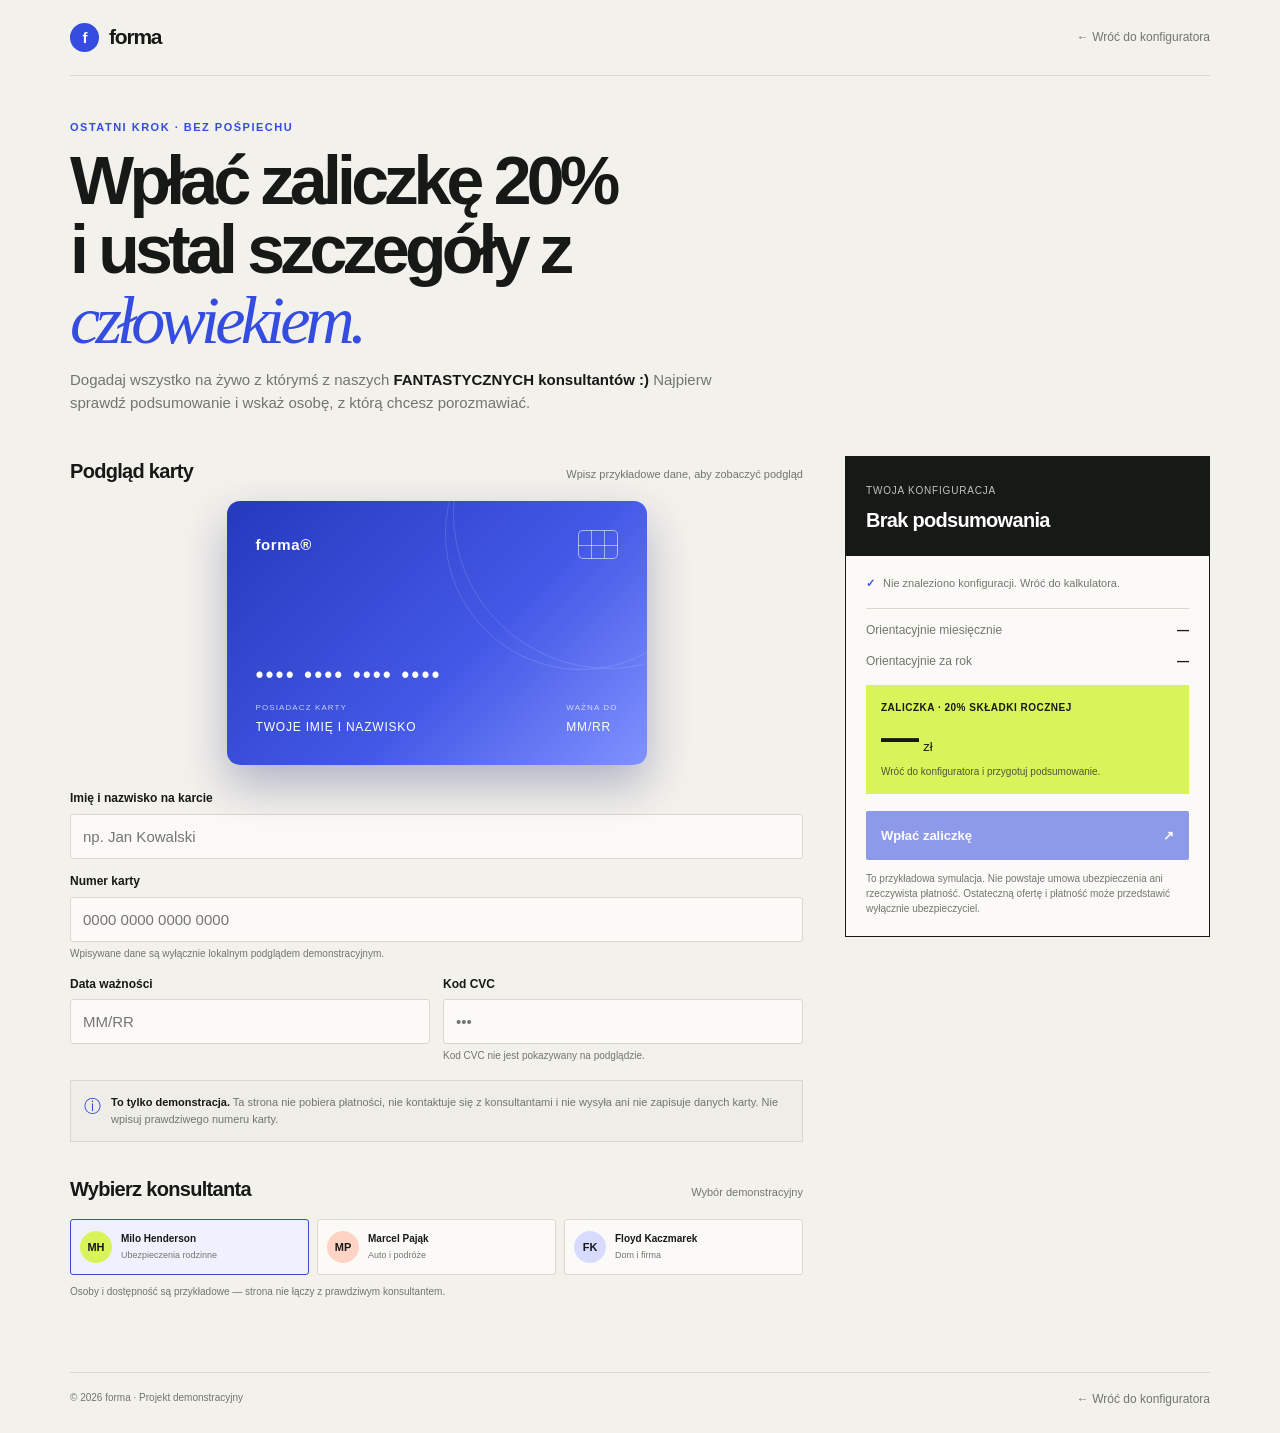
==== platnosc.html @ 22f0bb98 "Add files via upload" ====
<!doctype html>
<html lang="pl">
<head>
  <meta charset="utf-8">
  <meta name="viewport" content="width=device-width, initial-scale=1">
  <meta name="theme-color" content="#f3f1eb">
  <meta name="description" content="Podsumuj ubezpieczenie i zobacz demonstracyjny ekran zaliczki.">
  <title>Podsumowanie i zaliczka — forma</title>
  <style>
    :root {
      color-scheme: light;
      --paper: #f3f1eb;
      --ink: #171916;
      --muted: #72766e;
      --line: #d8d8cf;
      --panel: #fbfaf6;
      --blue: #344ce0;
      --blue-dark: #2638b5;
      --lime: #d8f45a;
      --orange: #f0744c;
    }
    * { box-sizing: border-box; }
    body { margin: 0; background: var(--paper); color: var(--ink); font: 15px/1.55 "Helvetica Neue", Helvetica, Arial, sans-serif; }
    button, input { font: inherit; }
    button { cursor: pointer; }
    .wrap { width: min(1140px, calc(100% - 64px)); margin-inline: auto; }
    .topbar { height: 76px; display: flex; align-items: center; justify-content: space-between; border-bottom: 1px solid var(--line); }
    .brand { display: inline-flex; align-items: center; gap: 10px; color: var(--ink); text-decoration: none; font-size: 21px; font-weight: 850; letter-spacing: -1.2px; }
    .brand-mark { display: grid; width: 29px; height: 29px; place-items: center; border-radius: 50%; background: var(--blue); color: white; font-size: 15px; }
    .back-link { color: var(--muted); text-decoration: none; font-size: 12px; }
    .back-link:hover { color: var(--blue); }
    .intro { padding: 43px 0 27px; }
    .eyebrow { margin: 0 0 10px; color: var(--blue); font-size: 11px; font-weight: 750; letter-spacing: 1.5px; text-transform: uppercase; }
    h1 { max-width: 760px; margin: 0; font-size: clamp(38px, 6vw, 68px); line-height: 1.02; letter-spacing: -.07em; }
    h1 em { color: var(--blue); font-family: Georgia, "Times New Roman", serif; font-weight: 400; }
    .intro-copy { max-width: 670px; margin: 13px 0 0; color: var(--muted); font-size: 15px; }
    .intro-copy strong { color: var(--ink); }
    .layout { display: grid; grid-template-columns: minmax(0, 1fr) 365px; align-items: start; gap: 42px; padding: 14px 0 72px; }
    .form-column { min-width: 0; }
    .section-head { display: flex; align-items: baseline; justify-content: space-between; gap: 12px; margin-bottom: 14px; }
    h2 { margin: 0; font-size: 20px; letter-spacing: -.7px; }
    .section-head small { color: var(--muted); font-size: 11px; }
    .card-preview {
      position: relative;
      width: min(100%, 420px);
      aspect-ratio: 1.586;
      display: flex;
      flex-direction: column;
      justify-content: space-between;
      overflow: hidden;
      margin: 0 auto 24px;
      padding: clamp(19px, 5vw, 29px);
      border-radius: 13px;
      background: linear-gradient(135deg, #2539bd, #4358e6 58%, #8192ff);
      color: white;
      box-shadow: 0 20px 45px #202e7550;
      isolation: isolate;
    }
    .card-preview::before, .card-preview::after { position: absolute; z-index: -1; border: 1px solid #ffffff25; border-radius: 50%; content: ""; }
    .card-preview::before { width: 310px; height: 310px; right: -118px; top: -144px; }
    .card-preview::after { width: 270px; height: 270px; right: -70px; top: -103px; }
    .card-top, .card-bottom { display: flex; align-items: center; justify-content: space-between; gap: 15px; }
    .card-logo { font-size: 15px; font-weight: 850; letter-spacing: .6px; }
    .card-chip { width: 40px; height: 29px; display: block; border: 1px solid #ffffff90; border-radius: 5px; background: linear-gradient(90deg, transparent 31%, #ffffff80 32% 34%, transparent 35% 65%, #ffffff80 66% 68%, transparent 69%), linear-gradient(0deg, transparent 45%, #ffffff80 46% 49%, transparent 50%); }
    .card-number { min-height: 28px; margin: auto 0 9px; font-size: clamp(17px, 4vw, 23px); font-variant-numeric: tabular-nums; letter-spacing: 2px; white-space: nowrap; }
    .card-bottom { align-items: end; }
    .card-data-label { display: block; margin-bottom: 3px; color: #ffffffb8; font-size: 8px; letter-spacing: 1.1px; text-transform: uppercase; }
    .card-holder { max-width: 230px; overflow: hidden; font-size: 12px; letter-spacing: .8px; text-overflow: ellipsis; text-transform: uppercase; white-space: nowrap; }
    .card-expiry { font-size: 12px; font-variant-numeric: tabular-nums; letter-spacing: .8px; white-space: nowrap; }
    .fields { display: grid; grid-template-columns: repeat(2, minmax(0, 1fr)); gap: 13px; }
    .field.full { grid-column: 1 / -1; }
    .field label { display: block; margin-bottom: 6px; font-size: 12px; font-weight: 700; }
    .field input { width: 100%; min-height: 45px; padding: 10px 12px; border: 1px solid var(--line); border-radius: 3px; outline: 0; background: var(--panel); color: var(--ink); font-variant-numeric: tabular-nums; }
    .field input:focus { border-color: var(--blue); box-shadow: 0 0 0 2px #344ce01a; }
    .field-hint { display: block; margin-top: 4px; color: var(--muted); font-size: 10px; }
    .safe-note { display: flex; gap: 10px; margin-top: 16px; padding: 13px; border: 1px solid var(--line); background: #eeede7; color: var(--muted); font-size: 11px; }
    .safe-note strong { color: var(--ink); }
    .safe-icon { flex: 0 0 auto; color: var(--blue); font-size: 17px; }
    .consultants { margin-top: 32px; }
    .consultant-list { display: grid; grid-template-columns: repeat(3, minmax(0, 1fr)); gap: 8px; }
    .consultant {
      display: flex;
      align-items: center;
      gap: 9px;
      min-width: 0;
      padding: 11px 9px;
      border: 1px solid var(--line);
      border-radius: 3px;
      background: var(--panel);
      color: var(--ink);
      text-align: left;
    }
    .consultant:hover { border-color: var(--blue); }
    .consultant[aria-pressed="true"] { border-color: var(--blue); background: #f0f1ff; }
    .consultant-avatar { width: 32px; height: 32px; flex: 0 0 auto; display: grid; place-items: center; border-radius: 50%; background: var(--lime); font-size: 11px; font-weight: 800; }
    .consultant:nth-child(2) .consultant-avatar { background: #ffd4c5; }
    .consultant:nth-child(3) .consultant-avatar { background: #d7dcff; }
    .consultant-copy { min-width: 0; }
    .consultant-copy strong, .consultant-copy small { display: block; overflow: hidden; text-overflow: ellipsis; white-space: nowrap; }
    .consultant-copy strong { font-size: 10px; }
    .consultant-copy small { margin-top: 2px; color: var(--muted); font-size: 9px; }
    .consultant-note { margin: 9px 0 0; color: var(--muted); font-size: 10px; }
    .order-card { position: sticky; top: 22px; border: 1px solid var(--ink); background: var(--panel); }
    .order-top { padding: 20px; background: var(--ink); color: white; }
    .order-top small { color: #c1c3bc; font-size: 10px; letter-spacing: .8px; text-transform: uppercase; }
    .order-top h2 { margin-top: 5px; font-size: 20px; }
    .order-body { padding: 19px 20px 20px; }
    .order-options { display: grid; gap: 8px; max-height: 180px; overflow-y: auto; margin: 0; padding: 0 0 16px; border-bottom: 1px solid var(--line); list-style: none; }
    .order-options li { display: flex; align-items: start; gap: 8px; color: var(--muted); font-size: 11px; }
    .order-options li::before { color: var(--blue); content: "✓"; font-weight: 800; }
    .amount-row { display: flex; justify-content: space-between; gap: 12px; margin-top: 12px; color: var(--muted); font-size: 12px; }
    .amount-row strong { color: var(--ink); }
    .deposit { margin-top: 15px; padding: 15px; background: var(--lime); }
    .deposit-label { font-size: 10px; font-weight: 700; letter-spacing: .5px; text-transform: uppercase; }
    .deposit-amount { display: flex; align-items: baseline; gap: 6px; margin-top: 3px; }
    .deposit-amount strong { font-size: 38px; line-height: 1; letter-spacing: -1.8px; }
    .deposit-amount span { font-size: 13px; }
    .deposit small { display: block; margin-top: 7px; color: #4e5832; font-size: 10px; }
    .pay-button { width: 100%; min-height: 49px; display: flex; align-items: center; justify-content: space-between; gap: 10px; margin-top: 17px; padding: 0 15px; border: 0; border-radius: 2px; background: var(--blue); color: white; font-size: 13px; font-weight: 700; }
    .pay-button:hover { background: var(--blue-dark); }
    .pay-button:focus-visible, .consultant:focus-visible { outline: 3px solid var(--orange); outline-offset: 3px; }
    .disclaimer { margin: 11px 0 0; color: var(--muted); font-size: 10px; line-height: 1.5; }
    .appointment {
      width: min(480px, calc(100% - 32px));
      max-height: min(760px, calc(100% - 32px));
      padding: 0;
      overflow-y: auto;
      border: 1px solid var(--ink);
      border-radius: 3px;
      background: var(--panel);
      color: var(--ink);
      box-shadow: 0 24px 90px #17191655;
    }
    .appointment::backdrop { background: #17191680; backdrop-filter: blur(3px); }
    .appointment-head { display: flex; align-items: flex-start; justify-content: space-between; gap: 18px; padding: 20px 22px 15px; border-bottom: 1px solid var(--line); }
    .appointment-head small { color: var(--blue); font-size: 10px; font-weight: 750; letter-spacing: 1px; text-transform: uppercase; }
    .appointment-head h2 { margin-top: 4px; }
    .dialog-close { width: 34px; height: 34px; flex: 0 0 auto; border: 1px solid var(--line); border-radius: 50%; background: transparent; color: var(--ink); font-size: 19px; line-height: 1; }
    .appointment-body { padding: 18px 22px 22px; }
    .suggested-date { padding: 16px; border: 1px solid var(--line); background: #f0f1ff; }
    .suggested-label { color: var(--muted); font-size: 10px; font-weight: 750; letter-spacing: .8px; text-transform: uppercase; }
    .suggested-date strong { display: block; margin-top: 4px; font-size: 18px; letter-spacing: -.4px; }
    .suggested-date p { margin: 4px 0 0; color: var(--muted); font-size: 12px; }
    .date-actions { display: flex; flex-wrap: wrap; gap: 9px; margin-top: 14px; }
    .date-action { min-height: 42px; padding: 0 14px; border: 1px solid var(--line); border-radius: 2px; background: transparent; color: var(--ink); font-size: 12px; font-weight: 700; }
    .date-action:hover { border-color: var(--blue); }
    .date-action.primary { border-color: var(--blue); background: var(--blue); color: white; }
    .date-action.primary:hover { background: var(--blue-dark); }
    .date-action:focus-visible, .calendar-day:focus-visible, .month-nav:focus-visible, .time-slot:focus-visible { outline: 3px solid var(--orange); outline-offset: 2px; }
    .calendar-panel { margin-top: 18px; }
    .calendar-head { display: flex; align-items: center; justify-content: space-between; gap: 10px; margin-bottom: 12px; }
    .calendar-head h3 { margin: 0; font-size: 15px; }
    .month-nav { width: 32px; height: 32px; border: 1px solid var(--line); border-radius: 50%; background: var(--panel); color: var(--ink); }
    .month-nav:disabled { opacity: .35; cursor: not-allowed; }
    .calendar-grid { display: grid; grid-template-columns: repeat(7, minmax(0, 1fr)); gap: 5px; }
    .weekday { padding: 4px 0; color: var(--muted); font-size: 10px; font-weight: 700; text-align: center; }
    .calendar-day { min-width: 0; aspect-ratio: 1; border: 1px solid transparent; border-radius: 3px; background: transparent; color: #b5b7b0; font-size: 12px; }
    .calendar-day.available { border-color: var(--line); background: white; color: var(--ink); }
    .calendar-day.available:hover { border-color: var(--blue); color: var(--blue); }
    .calendar-day.selected { border-color: var(--blue); background: var(--blue); color: white; }
    .calendar-day.outside { visibility: hidden; }
    .availability-note { margin: 10px 0 0; color: var(--muted); font-size: 10px; }
    .time-slots { display: flex; flex-wrap: wrap; gap: 7px; margin-top: 14px; }
    .time-slot { min-height: 34px; padding: 0 12px; border: 1px solid var(--line); border-radius: 3px; background: white; color: var(--ink); font-size: 11px; }
    .time-slot.selected { border-color: var(--blue); background: #f0f1ff; color: var(--blue); font-weight: 750; }
    .confirm-appointment { width: 100%; margin-top: 16px; }
    .appointment-confirmation { margin: 11px 0 0; padding: 10px 12px; border: 1px solid #bdcf73; background: #f3f8d8; color: #354016; font-size: 11px; }
    .footer { display: flex; justify-content: space-between; gap: 20px; padding: 17px 0 25px; border-top: 1px solid var(--line); color: var(--muted); font-size: 10px; }
    .toast { position: fixed; right: 24px; bottom: 24px; z-index: 3; max-width: min(440px, calc(100vw - 36px)); padding: 15px 18px; border: 1px solid var(--ink); background: var(--lime); color: var(--ink); box-shadow: 4px 4px 0 var(--ink); font-size: 13px; font-weight: 650; }
    .toast[hidden] { display: none; }
    [hidden] { display: none !important; }
    @media (max-width: 820px) {
      .layout { grid-template-columns: minmax(0, 1fr) 310px; gap: 24px; }
      .consultant-list { grid-template-columns: 1fr; }
      .consultant { padding: 9px; }
    }
    @media (max-width: 680px) {
      .wrap { width: min(100% - 36px, 540px); }
      .topbar { height: 64px; }
      .intro { padding-top: 34px; }
      .layout { grid-template-columns: 1fr; gap: 28px; padding-top: 7px; }
      .order-card { position: static; grid-row: 1; }
      .consultant-list { grid-template-columns: repeat(3, minmax(0, 1fr)); }
      .consultant { align-items: flex-start; flex-direction: column; }
      .consultant-copy strong { white-space: normal; }
      .footer { flex-direction: column; gap: 7px; }
    }
    @media (max-width: 400px) {
      .wrap { width: calc(100% - 28px); }
      .fields { grid-template-columns: 1fr; }
      .field.full { grid-column: auto; }
      .consultant-list { grid-template-columns: 1fr; }
      .consultant { align-items: center; flex-direction: row; }
    }
    @media (prefers-reduced-motion: reduce) { *, *::before, *::after { scroll-behavior: auto !important; animation-duration: .01ms !important; transition-duration: .01ms !important; } }
  </style>
</head>
<body>
  <header class="topbar wrap">
    <a class="brand" href="ubezpieczenia.html" aria-label="Wróć do forma"><span class="brand-mark">f</span>forma</a>
    <a class="back-link" href="ubezpieczenia.html">← Wróć do konfiguratora</a>
  </header>

  <main class="wrap">
    <section class="intro">
      <p class="eyebrow">Ostatni krok · bez pośpiechu</p>
      <h1>Wpłać zaliczkę 20%<br>i ustal szczegóły z <em>człowiekiem.</em></h1>
      <p class="intro-copy">Dogadaj wszystko na żywo z którymś z naszych <strong>FANTASTYCZNYCH konsultantów :)</strong> Najpierw sprawdź podsumowanie i wskaż osobę, z którą chcesz porozmawiać.</p>
    </section>

    <div class="layout">
      <section class="form-column" aria-labelledby="payment-heading">
        <div class="section-head">
          <h2 id="payment-heading">Podgląd karty</h2>
          <small>Wpisz przykładowe dane, aby zobaczyć podgląd</small>
        </div>

        <div class="card-preview" aria-label="Podgląd karty płatniczej">
          <div class="card-top"><span class="card-logo">forma<span aria-hidden="true">®</span></span><span class="card-chip" aria-hidden="true"></span></div>
          <div class="card-number" id="cardPreviewNumber">•••• •••• •••• ••••</div>
          <div class="card-bottom">
            <div><span class="card-data-label">Posiadacz karty</span><div class="card-holder" id="cardPreviewName">TWOJE IMIĘ I NAZWISKO</div></div>
            <div><span class="card-data-label">Ważna do</span><div class="card-expiry" id="cardPreviewExpiry">MM/RR</div></div>
          </div>
        </div>

        <div class="fields">
          <div class="field full">
            <label for="cardName">Imię i nazwisko na karcie</label>
            <input id="cardName" type="text" maxlength="32" autocomplete="off" placeholder="np. Jan Kowalski">
          </div>
          <div class="field full">
            <label for="cardNumber">Numer karty</label>
            <input id="cardNumber" type="text" inputmode="numeric" autocomplete="off" maxlength="23" placeholder="0000 0000 0000 0000" aria-describedby="cardNumberHint">
            <span class="field-hint" id="cardNumberHint">Wpisywane dane są wyłącznie lokalnym podglądem demonstracyjnym.</span>
          </div>
          <div class="field">
            <label for="cardExpiry">Data ważności</label>
            <input id="cardExpiry" type="text" inputmode="numeric" autocomplete="off" maxlength="5" placeholder="MM/RR">
          </div>
          <div class="field">
            <label for="cardCvc">Kod CVC</label>
            <input id="cardCvc" type="password" inputmode="numeric" autocomplete="off" maxlength="4" placeholder="•••" aria-describedby="cvcHint">
            <span class="field-hint" id="cvcHint">Kod CVC nie jest pokazywany na podglądzie.</span>
          </div>
        </div>

        <div class="safe-note">
          <span class="safe-icon" aria-hidden="true">ⓘ</span>
          <span><strong>To tylko demonstracja.</strong> Ta strona nie pobiera płatności, nie kontaktuje się z konsultantami i nie wysyła ani nie zapisuje danych karty. Nie wpisuj prawdziwego numeru karty.</span>
        </div>

        <section class="consultants" aria-labelledby="consultants-heading">
          <div class="section-head">
            <h2 id="consultants-heading">Wybierz konsultanta</h2>
            <small>Wybór demonstracyjny</small>
          </div>
          <div class="consultant-list" id="consultantList" role="group" aria-label="Wybierz konsultanta">
            <button class="consultant" type="button" data-consultant="Milo Henderson" aria-pressed="true">
              <span class="consultant-avatar" aria-hidden="true">MH</span>
              <span class="consultant-copy"><strong>Milo Henderson</strong><small>Ubezpieczenia rodzinne</small></span>
            </button>
            <button class="consultant" type="button" data-consultant="Marcel Pająk" aria-pressed="false">
              <span class="consultant-avatar" aria-hidden="true">MP</span>
              <span class="consultant-copy"><strong>Marcel Pająk</strong><small>Auto i podróże</small></span>
            </button>
            <button class="consultant" type="button" data-consultant="Floyd Kaczmarek" aria-pressed="false">
              <span class="consultant-avatar" aria-hidden="true">FK</span>
              <span class="consultant-copy"><strong>Floyd Kaczmarek</strong><small>Dom i firma</small></span>
            </button>
          </div>
          <p class="consultant-note">Osoby i dostępność są przykładowe — strona nie łączy z prawdziwym konsultantem.</p>
        </section>
      </section>

      <aside class="order-card" aria-label="Podsumowanie i zaliczka">
        <div class="order-top">
          <small>Twoja konfiguracja</small>
          <h2 id="orderProduct">Ubezpieczenie</h2>
        </div>
        <div class="order-body">
          <ul class="order-options" id="orderOptions"></ul>
          <div class="amount-row"><span>Orientacyjnie miesięcznie</span><strong id="monthlyAmount">—</strong></div>
          <div class="amount-row"><span>Orientacyjnie za rok</span><strong id="annualAmount">—</strong></div>
          <div class="deposit">
            <div class="deposit-label">Zaliczka · 20% składki rocznej</div>
            <div class="deposit-amount"><strong id="depositAmount">—</strong><span>zł</span></div>
            <small id="remainingAmount">Pozostała część: —</small>
          </div>
          <button class="pay-button" id="payButton" type="button"><span>Wpłać zaliczkę</span><span aria-hidden="true">↗</span></button>
          <p class="appointment-confirmation" id="appointmentConfirmation" aria-live="polite" hidden></p>
          <p class="disclaimer">To przykładowa symulacja. Nie powstaje umowa ubezpieczenia ani rzeczywista płatność. Ostateczną ofertę i płatność może przedstawić wyłącznie ubezpieczyciel.</p>
        </div>
      </aside>
    </div>
  </main>

  <dialog class="appointment" id="appointmentDialog" aria-labelledby="appointmentHeading">
    <div class="appointment-head">
      <div><small>Termin rozmowy</small><h2 id="appointmentHeading">Ustalmy dogodny czas</h2></div>
      <button class="dialog-close" id="closeAppointment" type="button" aria-label="Zamknij">×</button>
    </div>
    <div class="appointment-body">
      <section id="suggestedPanel" aria-label="Proponowany termin">
        <div class="suggested-date">
          <span class="suggested-label">Proponowany termin rozmowy</span>
          <strong id="suggestedDate">—</strong>
          <p id="suggestedTime">—</p>
        </div>
        <div class="date-actions">
          <button class="date-action" id="changeDate" type="button">Zmień datę</button>
          <button class="date-action primary" id="acceptSuggested" type="button">Akceptuj termin</button>
        </div>
      </section>
      <section class="calendar-panel" id="calendarPanel" aria-label="Wybór daty" hidden>
        <div class="calendar-head">
          <button class="month-nav" id="previousMonth" type="button" aria-label="Poprzedni miesiąc">‹</button>
          <h3 id="calendarMonth">—</h3>
          <button class="month-nav" id="nextMonth" type="button" aria-label="Następny miesiąc">›</button>
        </div>
        <div class="calendar-grid" id="calendarGrid" role="group" aria-label="Dostępne terminy"></div>
        <p class="availability-note">Szare dni są niedostępne. Wybierz jeden z dostępnych terminów.</p>
        <div class="time-slots" id="timeSlots" role="group" aria-label="Wybierz godzinę"></div>
        <button class="date-action primary confirm-appointment" id="acceptChosenDate" type="button" disabled>Akceptuj wybrany termin</button>
      </section>
    </div>
  </dialog>

  <footer class="footer wrap">
    <span>© 2026 forma · Projekt demonstracyjny</span>
    <a class="back-link" href="ubezpieczenia.html">← Wróć do konfiguratora</a>
  </footer>
  <div class="toast" id="toast" role="status" aria-live="polite" hidden></div>

  <script>
    (() => {
      const $ = (id) => document.getElementById(id);
      const formatMoney = (amount) => new Intl.NumberFormat("pl-PL", { minimumFractionDigits: 2, maximumFractionDigits: 2 }).format(amount);
      const toast = $("toast");
      let toastTimer;
      let selectedConsultant = "Milo Henderson";
      const appointmentDialog = $("appointmentDialog");
      const now = new Date();
      const today = new Date(now.getFullYear(), now.getMonth(), now.getDate());
      const availableTimes = ["10:00", "13:30", "16:00"];
      let proposedDate;
      let proposedTime;
      let selectedDate;
      let selectedTime;
      let visibleMonth;

      function showToast(message) {
        toast.textContent = message;
        toast.hidden = false;
        clearTimeout(toastTimer);
        toastTimer = setTimeout(() => { toast.hidden = true; }, 5000);
      }

      function showMissingSummary(message) {
        $("orderProduct").textContent = "Brak podsumowania";
        $("orderOptions").innerHTML = `<li>${message}</li>`;
        $("payButton").disabled = true;
        $("payButton").style.opacity = ".55";
        $("payButton").style.cursor = "not-allowed";
        $("monthlyAmount").textContent = "—";
        $("annualAmount").textContent = "—";
        $("depositAmount").textContent = "—";
        $("remainingAmount").textContent = "Wróć do konfiguratora i przygotuj podsumowanie.";
      }

      let summary;
      try {
        const stored = sessionStorage.getItem("forma:checkout");
        if (!stored) {
          showMissingSummary("Nie znaleziono konfiguracji. Wróć do kalkulatora.");
          return;
        }
        summary = JSON.parse(stored);
        if (!summary || typeof summary.product !== "string" || !Number.isFinite(summary.monthly) || summary.monthly <= 0 || !Array.isArray(summary.options) || summary.options.some((option) => typeof option !== "string")) {
          throw new Error("Nieprawidłowy format podsumowania.");
        }
      } catch (error) {
        console.error("Nie udało się odczytać podsumowania ubezpieczenia.", error);
        showMissingSummary("Nie udało się odczytać podsumowania. Wróć do kalkulatora i spróbuj ponownie.");
        return;
      }

      const monthly = Math.round(summary.monthly);
      const annual = monthly * 12;
      const deposit = Math.round(annual * 0.2 * 100) / 100;
      const remaining = Math.round((annual - deposit) * 100) / 100;
      const escapeHtml = (text) => String(text).replace(/[&<>"']/g, (char) => ({ "&": "&amp;", "<": "&lt;", ">": "&gt;", '"': "&quot;", "'": "&#39;" })[char]);

      $("orderProduct").textContent = summary.product;
      $("orderOptions").innerHTML = summary.options.length
        ? summary.options.map((option) => `<li>${escapeHtml(option)}</li>`).join("")
        : "<li>Nie wybrano dodatkowych opcji.</li>";
      $("monthlyAmount").textContent = `${formatMoney(monthly)} zł`;
      $("annualAmount").textContent = `${formatMoney(annual)} zł`;
      $("depositAmount").textContent = formatMoney(deposit);
      $("remainingAmount").textContent = `Pozostała część szacunkowej składki rocznej: ${formatMoney(remaining)} zł`;

      function isAvailableDate(date) {
        const day = date.getDay();
        const daysAhead = Math.round((date - today) / 86400000);
        return daysAhead > 0 && daysAhead <= 60 && (day === 2 || day === 4 || (day === 6 && date.getDate() % 2 === 0));
      }

      function findNextAvailableDate(startDate) {
        const candidate = new Date(startDate.getFullYear(), startDate.getMonth(), startDate.getDate());
        for (let offset = 0; offset <= 60; offset += 1) {
          if (isAvailableDate(candidate)) return new Date(candidate);
          candidate.setDate(candidate.getDate() + 1);
        }
        throw new Error("Nie znaleziono dostępnego terminu w ciągu najbliższych 60 dni.");
      }

      function formatDate(date, options = { weekday: "long", day: "numeric", month: "long", year: "numeric" }) {
        const formatted = new Intl.DateTimeFormat("pl-PL", options).format(date);
        return formatted.charAt(0).toLocaleUpperCase("pl-PL") + formatted.slice(1);
      }

      function updateSuggestedDate() {
        $("suggestedDate").textContent = formatDate(proposedDate);
        $("suggestedTime").textContent = `Godzina ${proposedTime} · rozmowa z ${selectedConsultant}`;
      }

      function renderCalendar() {
        const year = visibleMonth.getFullYear();
        const month = visibleMonth.getMonth();
        $("calendarMonth").textContent = formatDate(new Date(year, month, 1), { month: "long", year: "numeric" });
        $("previousMonth").disabled = year === today.getFullYear() && month === today.getMonth();
        const grid = $("calendarGrid");
        const weekdays = ["Pn", "Wt", "Śr", "Cz", "Pt", "So", "Nd"];
        grid.innerHTML = weekdays.map((day) => `<span class="weekday" aria-hidden="true">${day}</span>`).join("");

        const firstWeekday = (new Date(year, month, 1).getDay() + 6) % 7;
        const daysInMonth = new Date(year, month + 1, 0).getDate();
        for (let index = 0; index < firstWeekday; index += 1) {
          const spacer = document.createElement("span");
          spacer.className = "calendar-day outside";
          spacer.setAttribute("aria-hidden", "true");
          grid.append(spacer);
        }

        for (let day = 1; day <= daysInMonth; day += 1) {
          const date = new Date(year, month, day);
          const button = document.createElement("button");
          const available = isAvailableDate(date);
          button.type = "button";
          button.className = "calendar-day" + (available ? " available" : "") + (selectedDate && date.getTime() === selectedDate.getTime() ? " selected" : "");
          button.textContent = String(day);
          button.disabled = !available;
          button.setAttribute("aria-label", `${formatDate(date)}, ${available ? "dostępny termin" : "termin niedostępny"}`);
          if (available) {
            button.addEventListener("click", () => {
              selectedDate = date;
              selectedTime = availableTimes[0];
              renderCalendar();
              renderTimes();
              $("acceptChosenDate").disabled = false;
            });
          }
          grid.append(button);
        }
        const trailing = (7 - (grid.children.length % 7)) % 7;
        for (let index = 0; index < trailing; index += 1) {
          const spacer = document.createElement("span");
          spacer.className = "calendar-day outside";
          spacer.setAttribute("aria-hidden", "true");
          grid.append(spacer);
        }
      }

      function renderTimes() {
        $("timeSlots").innerHTML = availableTimes.map((time) => `
          <button class="time-slot${time === selectedTime ? " selected" : ""}" type="button" data-time="${time}" aria-pressed="${time === selectedTime}">${time}</button>
        `).join("");
      }

      function showSelectedAppointment(date, time) {
        proposedDate = new Date(date);
        proposedTime = time;
        updateSuggestedDate();
        $("calendarPanel").hidden = true;
        $("suggestedPanel").hidden = false;
      }

      function confirmAppointment(date, time) {
        showSelectedAppointment(date, time);
        $("appointmentConfirmation").textContent = `Wybrany termin rozmowy: ${formatDate(proposedDate)} o ${proposedTime} · ${selectedConsultant}.`;
        $("appointmentConfirmation").hidden = false;
        appointmentDialog.close();
        showToast(`Termin rozmowy wybrany: ${formatDate(proposedDate)} o ${proposedTime}. Konsultant: ${selectedConsultant}.`);
      }

      proposedDate = findNextAvailableDate(new Date(today.getTime() + 86400000));
      proposedTime = availableTimes[1];
      updateSuggestedDate();

      $("cardName").addEventListener("input", (event) => {
        const name = event.target.value.trim();
        $("cardPreviewName").textContent = name ? name.toLocaleUpperCase("pl-PL") : "TWOJE IMIĘ I NAZWISKO";
      });

      $("cardNumber").addEventListener("input", (event) => {
        const digits = event.target.value.replace(/\D/g, "").slice(0, 19);
        event.target.value = digits.replace(/(.{4})/g, "$1 ").trim();
        const groups = digits.match(/.{1,4}/g) || [];
        while (groups.length < 4) groups.push("••••");
        $("cardPreviewNumber").textContent = groups.join(" ");
      });

      $("cardExpiry").addEventListener("input", (event) => {
        const digits = event.target.value.replace(/\D/g, "").slice(0, 4);
        event.target.value = digits.length > 2 ? `${digits.slice(0, 2)}/${digits.slice(2)}` : digits;
        $("cardPreviewExpiry").textContent = event.target.value || "MM/RR";
      });

      $("cardCvc").addEventListener("input", (event) => {
        event.target.value = event.target.value.replace(/\D/g, "").slice(0, 4);
      });

      $("consultantList").addEventListener("click", (event) => {
        const button = event.target.closest("[data-consultant]");
        if (!button) return;
        selectedConsultant = button.dataset.consultant;
        $("consultantList").querySelectorAll("[data-consultant]").forEach((item) => {
          item.setAttribute("aria-pressed", String(item === button));
        });
      });

      $("payButton").addEventListener("click", () => {
        updateSuggestedDate();
        $("suggestedPanel").hidden = false;
        $("calendarPanel").hidden = true;
        appointmentDialog.showModal();
      });

      $("closeAppointment").addEventListener("click", () => appointmentDialog.close());
      appointmentDialog.addEventListener("click", (event) => {
        if (event.target === appointmentDialog) appointmentDialog.close();
      });
      $("changeDate").addEventListener("click", () => {
        selectedDate = null;
        selectedTime = null;
        visibleMonth = new Date(proposedDate.getFullYear(), proposedDate.getMonth(), 1);
        $("suggestedPanel").hidden = true;
        $("calendarPanel").hidden = false;
        $("acceptChosenDate").disabled = true;
        renderCalendar();
        $("timeSlots").replaceChildren();
      });
      $("previousMonth").addEventListener("click", () => {
        visibleMonth = new Date(visibleMonth.getFullYear(), visibleMonth.getMonth() - 1, 1);
        renderCalendar();
      });
      $("nextMonth").addEventListener("click", () => {
        visibleMonth = new Date(visibleMonth.getFullYear(), visibleMonth.getMonth() + 1, 1);
        renderCalendar();
      });
      $("calendarGrid").addEventListener("keydown", (event) => {
        if (event.key === "Enter" || event.key === " ") {
          const button = event.target.closest(".calendar-day.available");
          if (button) button.click();
        }
      });
      $("timeSlots").addEventListener("click", (event) => {
        const button = event.target.closest("[data-time]");
        if (!button) return;
        selectedTime = button.dataset.time;
        renderTimes();
      });
      $("acceptChosenDate").addEventListener("click", () => {
        if (!selectedDate || !selectedTime) return;
        confirmAppointment(selectedDate, selectedTime);
      });
      $("acceptSuggested").addEventListener("click", () => {
        confirmAppointment(proposedDate, proposedTime);
      });
    })();
  </script>
</body>
</html>
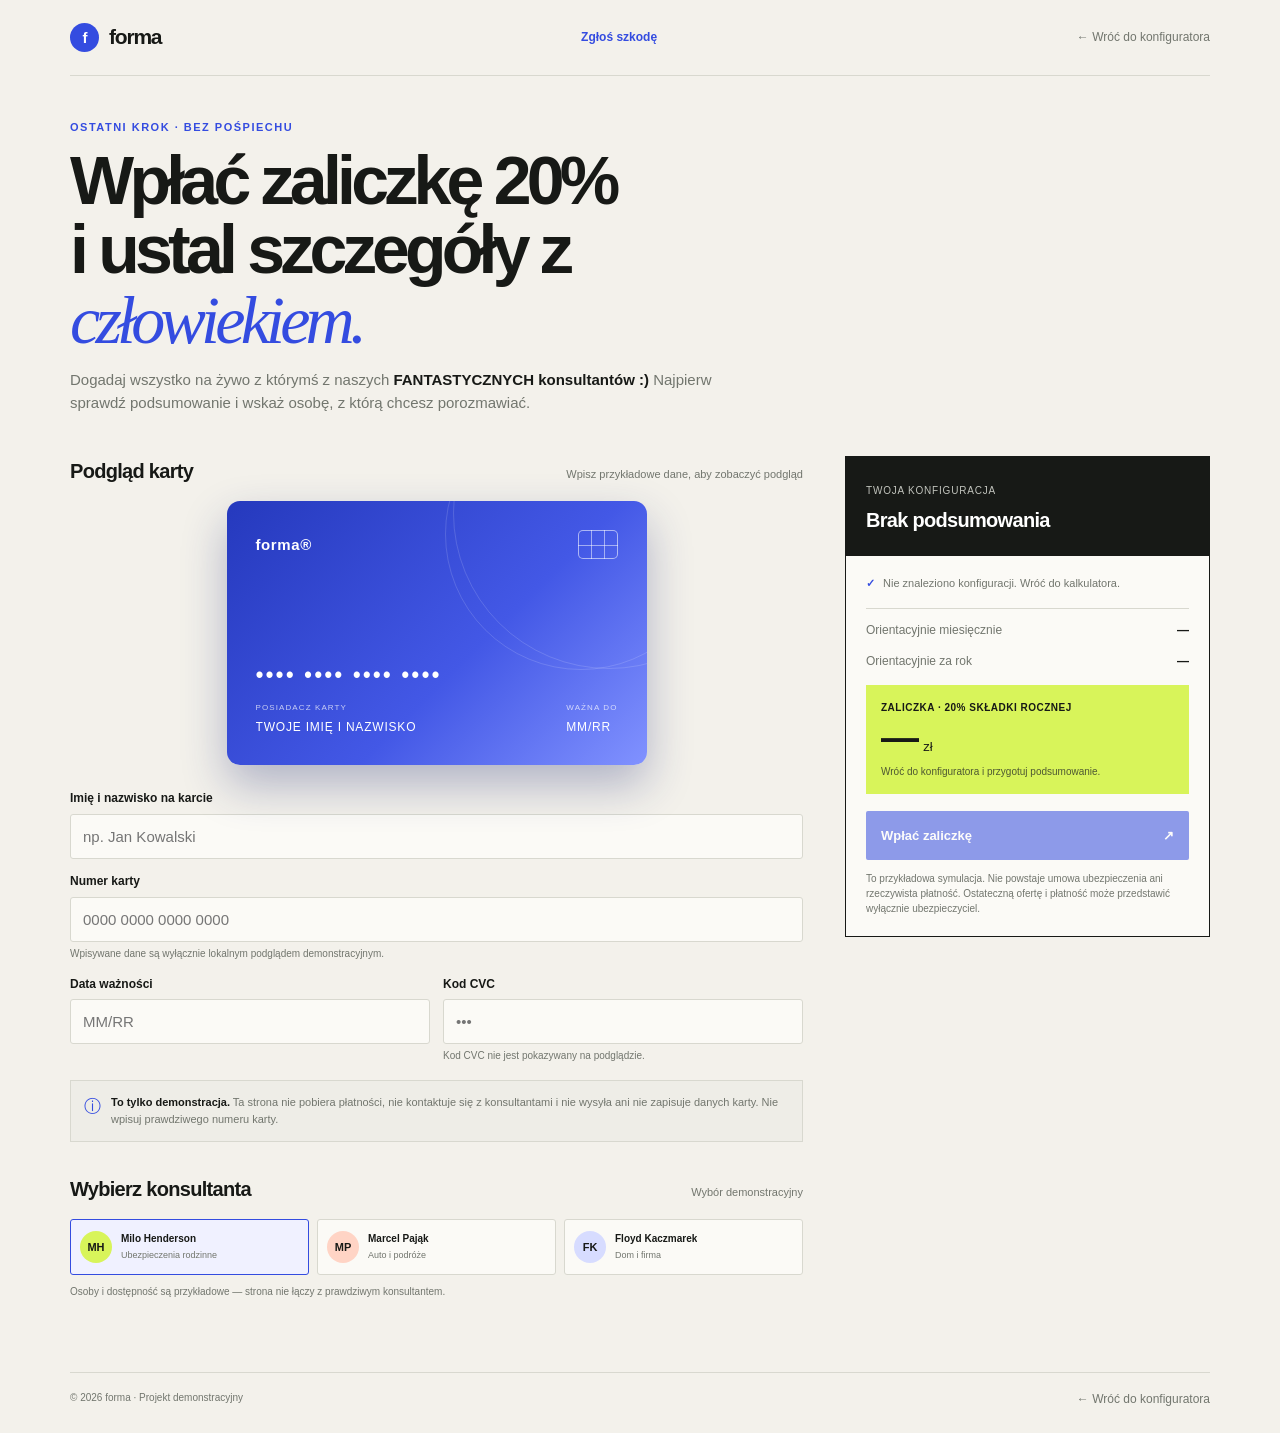
==== commit 5170dbc7: "Add files via upload" ====
--- a/platnosc.html
+++ b/platnosc.html
@@ -29,6 +29,8 @@
     .brand-mark { display: grid; width: 29px; height: 29px; place-items: center; border-radius: 50%; background: var(--blue); color: white; font-size: 15px; }
     .back-link { color: var(--muted); text-decoration: none; font-size: 12px; }
     .back-link:hover { color: var(--blue); }
+    .claim-link { color: var(--blue); text-decoration: none; font-size: 12px; font-weight: 700; }
+    .claim-link:hover { text-decoration: underline; }
     .intro { padding: 43px 0 27px; }
     .eyebrow { margin: 0 0 10px; color: var(--blue); font-size: 11px; font-weight: 750; letter-spacing: 1.5px; text-transform: uppercase; }
     h1 { max-width: 760px; margin: 0; font-size: clamp(38px, 6vw, 68px); line-height: 1.02; letter-spacing: -.07em; }
@@ -197,8 +199,9 @@
 </head>
 <body>
   <header class="topbar wrap">
-    <a class="brand" href="ubezpieczenia.html" aria-label="Wróć do forma"><span class="brand-mark">f</span>forma</a>
-    <a class="back-link" href="ubezpieczenia.html">← Wróć do konfiguratora</a>
+    <a class="brand" href="index.html" aria-label="Wróć do forma"><span class="brand-mark">f</span>forma</a>
+    <a class="claim-link" href="szkoda.html">Zgłoś szkodę</a>
+    <a class="back-link" href="index.html">← Wróć do konfiguratora</a>
   </header>
 
   <main class="wrap">
@@ -271,6 +274,7 @@
           </div>
           <p class="consultant-note">Osoby i dostępność są przykładowe — strona nie łączy z prawdziwym konsultantem.</p>
         </section>
+
       </section>
 
       <aside class="order-card" aria-label="Podsumowanie i zaliczka">
@@ -328,7 +332,7 @@
 
   <footer class="footer wrap">
     <span>© 2026 forma · Projekt demonstracyjny</span>
-    <a class="back-link" href="ubezpieczenia.html">← Wróć do konfiguratora</a>
+    <a class="back-link" href="index.html">← Wróć do konfiguratora</a>
   </footer>
   <div class="toast" id="toast" role="status" aria-live="polite" hidden></div>
 
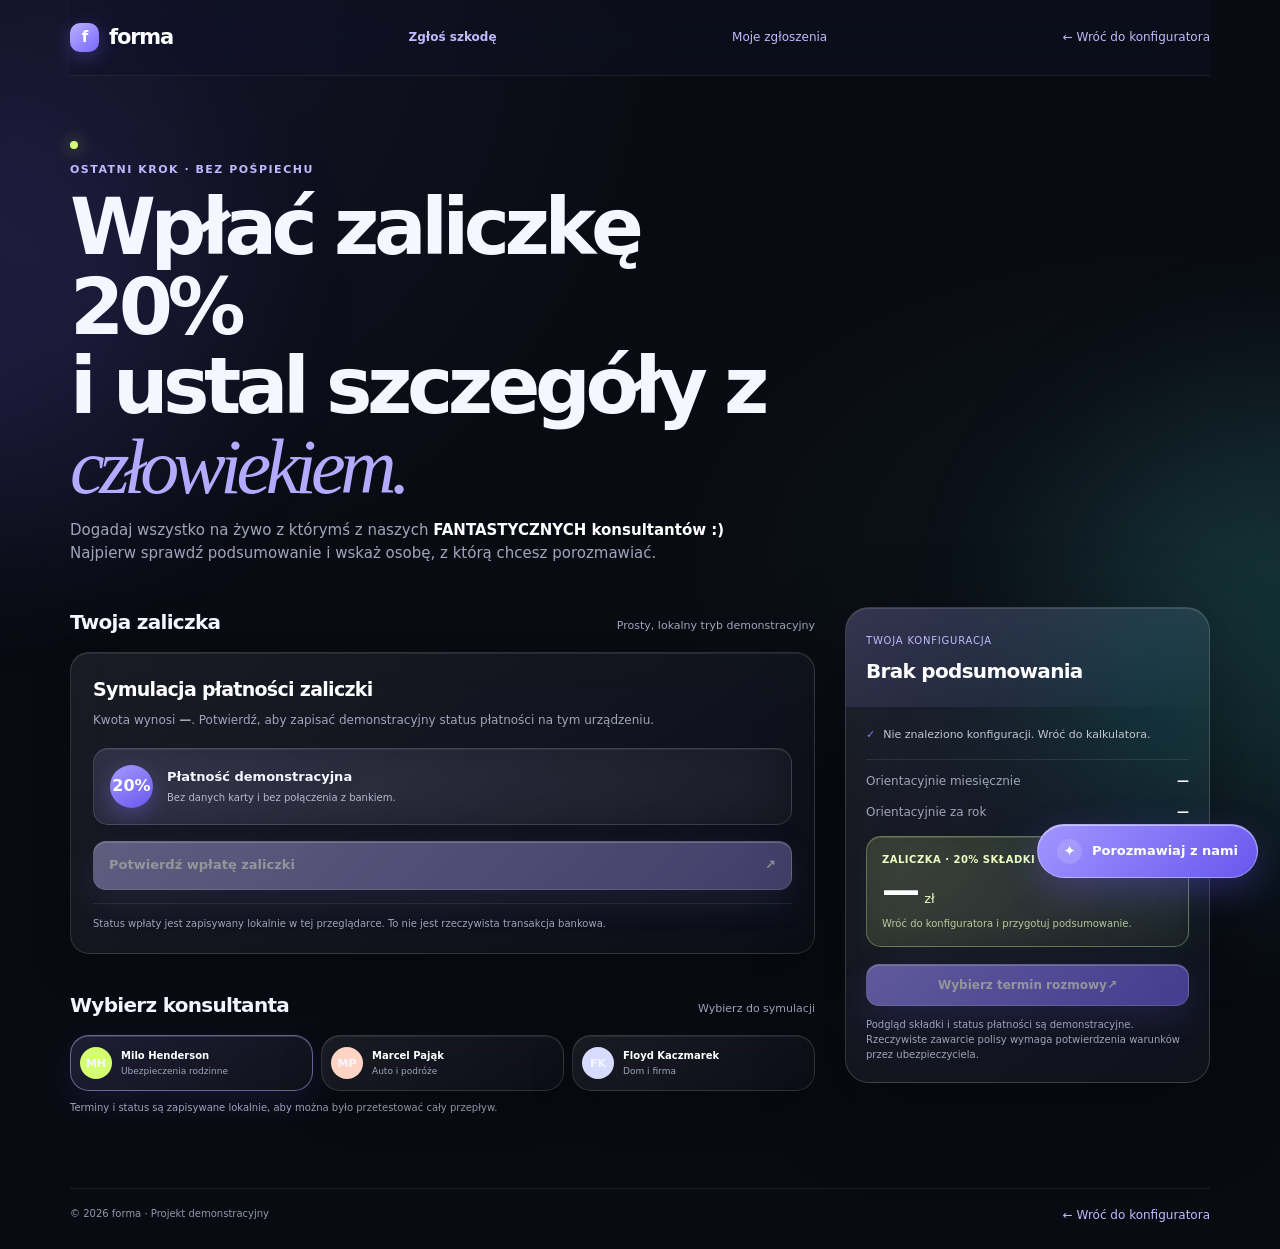
==== commit 841eeb3a: "Add files via upload" ====
--- a/platnosc.html
+++ b/platnosc.html
@@ -42,42 +42,33 @@
     .section-head { display: flex; align-items: baseline; justify-content: space-between; gap: 12px; margin-bottom: 14px; }
     h2 { margin: 0; font-size: 20px; letter-spacing: -.7px; }
     .section-head small { color: var(--muted); font-size: 11px; }
-    .card-preview {
-      position: relative;
-      width: min(100%, 420px);
-      aspect-ratio: 1.586;
-      display: flex;
-      flex-direction: column;
-      justify-content: space-between;
-      overflow: hidden;
-      margin: 0 auto 24px;
-      padding: clamp(19px, 5vw, 29px);
-      border-radius: 13px;
-      background: linear-gradient(135deg, #2539bd, #4358e6 58%, #8192ff);
-      color: white;
-      box-shadow: 0 20px 45px #202e7550;
-      isolation: isolate;
-    }
-    .card-preview::before, .card-preview::after { position: absolute; z-index: -1; border: 1px solid #ffffff25; border-radius: 50%; content: ""; }
-    .card-preview::before { width: 310px; height: 310px; right: -118px; top: -144px; }
-    .card-preview::after { width: 270px; height: 270px; right: -70px; top: -103px; }
-    .card-top, .card-bottom { display: flex; align-items: center; justify-content: space-between; gap: 15px; }
-    .card-logo { font-size: 15px; font-weight: 850; letter-spacing: .6px; }
-    .card-chip { width: 40px; height: 29px; display: block; border: 1px solid #ffffff90; border-radius: 5px; background: linear-gradient(90deg, transparent 31%, #ffffff80 32% 34%, transparent 35% 65%, #ffffff80 66% 68%, transparent 69%), linear-gradient(0deg, transparent 45%, #ffffff80 46% 49%, transparent 50%); }
-    .card-number { min-height: 28px; margin: auto 0 9px; font-size: clamp(17px, 4vw, 23px); font-variant-numeric: tabular-nums; letter-spacing: 2px; white-space: nowrap; }
-    .card-bottom { align-items: end; }
-    .card-data-label { display: block; margin-bottom: 3px; color: #ffffffb8; font-size: 8px; letter-spacing: 1.1px; text-transform: uppercase; }
-    .card-holder { max-width: 230px; overflow: hidden; font-size: 12px; letter-spacing: .8px; text-overflow: ellipsis; text-transform: uppercase; white-space: nowrap; }
-    .card-expiry { font-size: 12px; font-variant-numeric: tabular-nums; letter-spacing: .8px; white-space: nowrap; }
-    .fields { display: grid; grid-template-columns: repeat(2, minmax(0, 1fr)); gap: 13px; }
-    .field.full { grid-column: 1 / -1; }
-    .field label { display: block; margin-bottom: 6px; font-size: 12px; font-weight: 700; }
-    .field input { width: 100%; min-height: 45px; padding: 10px 12px; border: 1px solid var(--line); border-radius: 3px; outline: 0; background: var(--panel); color: var(--ink); font-variant-numeric: tabular-nums; }
-    .field input:focus { border-color: var(--blue); box-shadow: 0 0 0 2px #344ce01a; }
-    .field-hint { display: block; margin-top: 4px; color: var(--muted); font-size: 10px; }
-    .safe-note { display: flex; gap: 10px; margin-top: 16px; padding: 13px; border: 1px solid var(--line); background: #eeede7; color: var(--muted); font-size: 11px; }
-    .safe-note strong { color: var(--ink); }
-    .safe-icon { flex: 0 0 auto; color: var(--blue); font-size: 17px; }
+    .payment-panel { padding: 22px; border: 1px solid var(--line); background: var(--panel); }
+    .payment-panel h2 { font-size: 19px; }
+    .payment-panel > p { margin: 7px 0 0; color: var(--muted); font-size: 12px; }
+    .demo-payment { display: flex; align-items: center; gap: 14px; margin-top: 18px; padding: 16px; border: 1px solid var(--line); background: #f0f1ff; }
+    .demo-payment-mark { width: 43px; height: 43px; flex: 0 0 auto; display: grid; place-items: center; border-radius: 50%; background: var(--blue); color: white; font-size: 16px; font-weight: 800; }
+    .demo-payment-copy strong, .demo-payment-copy small { display: block; }
+    .demo-payment-copy strong { font-size: 13px; }
+    .demo-payment-copy small { margin-top: 3px; color: var(--muted); font-size: 10px; }
+    .payment-confirmation { margin-top: 14px; padding: 14px; border: 1px solid #bdcf73; background: #f3f8d8; color: #354016; font-size: 12px; }
+    .payment-confirmation[hidden] { display: none; }
+    .payment-error { margin-top: 12px; color: #a33225; font-size: 11px; }
+    .payment-error:empty { display: none; }
+    .authorization { display: grid; grid-template-columns: 42px minmax(0, 1fr); gap: 12px; align-items: center; margin-top: 15px; padding: 14px; border: 1px solid #ffffff20; border-radius: 14px; background: #ffffff08; }
+    .authorization[hidden] { display: none; }
+    .authorization-icon { width: 38px; height: 38px; display: grid; place-items: center; border: 1px solid #ffffff28; border-radius: 50%; background: #ffffff0a; color: #d4ceff; font-size: 17px; }
+    .authorization.pending .authorization-icon { border-color: #a296ff66; color: #c8bfff; animation: auth-pulse 1s ease-in-out infinite alternate; }
+    .authorization.approved { border-color: #c3e96455; background: #d4ff7210; }
+    .authorization.approved .authorization-icon { border-color: #c3e96466; background: #d4ff7217; color: #d4ff72; }
+    .authorization.rejected { border-color: #ff9c7b66; background: #ff9c7b0d; }
+    .authorization.rejected .authorization-icon { border-color: #ff9c7b66; background: #ff9c7b12; color: #ffad91; }
+    .authorization-copy strong { display: block; font-size: 12px; }
+    .authorization-copy p { margin: 3px 0 0; color: var(--muted); font-size: 10px; }
+    .authorization-track { grid-column: 1 / -1; height: 5px; overflow: hidden; border-radius: 99px; background: #ffffff12; }
+    .authorization-track span { display: block; width: 0; height: 100%; border-radius: inherit; background: linear-gradient(90deg, #897bff, #d4ff72); }
+    .authorization.rejected .authorization-track span { background: linear-gradient(90deg, #897bff, #ff9c7b); }
+    @keyframes auth-pulse { to { transform: scale(1.08); box-shadow: 0 0 24px #a296ff55; } }
+    .local-note { margin: 13px 0 0 !important; padding-top: 12px; border-top: 1px solid var(--line); color: var(--muted) !important; font-size: 10px !important; }
     .consultants { margin-top: 32px; }
     .consultant-list { display: grid; grid-template-columns: repeat(3, minmax(0, 1fr)); gap: 8px; }
     .consultant {
@@ -189,18 +180,130 @@
     }
     @media (max-width: 400px) {
       .wrap { width: calc(100% - 28px); }
-      .fields { grid-template-columns: 1fr; }
-      .field.full { grid-column: auto; }
       .consultant-list { grid-template-columns: 1fr; }
       .consultant { align-items: center; flex-direction: row; }
     }
     @media (prefers-reduced-motion: reduce) { *, *::before, *::after { scroll-behavior: auto !important; animation-duration: .01ms !important; transition-duration: .01ms !important; } }
+    :root {
+      color-scheme: dark;
+      --paper: #090b12;
+      --ink: #f5f6ff;
+      --muted: #a0a5ba;
+      --line: #282d40;
+      --panel: #111522;
+      --blue: #8b7cff;
+      --blue-dark: #7364f3;
+      --lime: #d4ff72;
+      --orange: #ff9c7b;
+    }
+    body {
+      background:
+        radial-gradient(ellipse at 8% 0%, #5348a427, transparent 36rem),
+        radial-gradient(ellipse at 94% 44%, #38798018, transparent 34rem),
+        var(--paper);
+      color: var(--ink);
+      font-family: Inter, "Segoe UI", ui-sans-serif, system-ui, sans-serif;
+      isolation: isolate;
+    }
+    body::before, body::after {
+      position: fixed;
+      z-index: -1;
+      width: 28rem;
+      height: 28rem;
+      border-radius: 50%;
+      filter: blur(95px);
+      opacity: .15;
+      pointer-events: none;
+      content: "";
+      animation: liquid-drift 18s ease-in-out infinite alternate;
+    }
+    body::before { top: 8%; left: -16rem; background: #7967ff; }
+    body::after { right: -15rem; bottom: 5%; background: #42d7ce; animation-delay: -8s; }
+    @keyframes liquid-drift {
+      from { transform: translate3d(0, -15px, 0) scale(.92); }
+      to { transform: translate3d(35px, 35px, 0) scale(1.12); }
+    }
+    .topbar { border-color: #ffffff12; background: #10132172; backdrop-filter: saturate(160%) blur(28px); }
+    .brand { color: white; }
+    .brand-mark { border-radius: 10px; background: linear-gradient(140deg, #bcb1ff, #7767ff); box-shadow: 0 5px 20px #8270ff55; }
+    .back-link, .claim-link { color: #c1baff; }
+    .intro { padding-top: 65px; }
+    .eyebrow { color: #c0b8ff; }
+    .intro::before { content: ""; display: block; width: 8px; height: 8px; margin-bottom: 12px; border-radius: 50%; background: var(--lime); box-shadow: 0 0 16px #d4ff72a0; }
+    h1 { font-size: clamp(44px, 7vw, 78px); }
+    h1 em { color: #b5aaff; }
+    .intro-copy { color: var(--muted); }
+    .intro-copy strong { color: white; }
+    .layout { gap: 30px; }
+    .section-head small { color: var(--muted); }
+    .payment-panel, .consultant { border-color: #ffffff22; border-radius: 19px; background: linear-gradient(145deg, #ffffff12, #ffffff04); box-shadow: inset 0 1px #ffffff15, 0 18px 45px #0003; backdrop-filter: blur(20px) saturate(140%); }
+    .payment-panel h2 { color: white; }
+    .payment-panel > p { color: var(--muted); }
+    .demo-payment { border-color: #ffffff25; border-radius: 15px; background: linear-gradient(135deg, #a296ff21, #ffffff06); box-shadow: inset 0 1px #ffffff14; backdrop-filter: blur(18px); }
+    .demo-payment-mark { background: linear-gradient(145deg, #a69aff, #6757ee); box-shadow: 0 7px 20px #7564f055; }
+    .demo-payment-copy small { color: #b7bbce; }
+    .pay-button, .date-action.primary { border: 1px solid #ffffff45; border-radius: 13px; background: linear-gradient(135deg, #9e92ff, #7060ed); box-shadow: inset 0 1px #ffffff80, 0 12px 34px #7462ff45; transition: transform .25s, filter .25s, box-shadow .25s; }
+    .pay-button:hover, .date-action.primary:hover { transform: translateY(-2px); filter: brightness(1.1); background: linear-gradient(135deg, #a89eff, #8072fa); box-shadow: inset 0 1px #ffffffaa, 0 17px 40px #7462ff55; }
+    .pay-button:disabled { transform: none; filter: grayscale(.5); }
+    .local-note { border-color: #ffffff15; color: #a0a5ba !important; }
+    .consultants { margin-top: 36px; }
+    .consultant { transition: transform .2s, border-color .2s, background .2s; }
+    .consultant:hover { transform: translateY(-3px); border-color: #aaa0ff; }
+    .consultant[aria-pressed="true"] { border-color: #b4aaff88; background: linear-gradient(145deg, #a296ff24, #ffffff08); box-shadow: inset 0 1px #ffffff22, 0 12px 30px #6757ee1f; }
+    .consultant-copy strong { color: white; }
+    .consultant-copy small, .consultant-note { color: var(--muted); }
+    .order-card { overflow: hidden; border-color: #ffffff2a; border-radius: 24px; background: linear-gradient(145deg, #ffffff13, #ffffff06); box-shadow: inset 0 1px #ffffff22, 0 28px 90px #0005; backdrop-filter: saturate(170%) blur(32px); }
+    .order-top { background: linear-gradient(145deg, #a296ff30, #ffffff03); }
+    .order-top small { color: #c0baff; }
+    .order-body { background: #ffffff02; }
+    .order-options { border-color: #ffffff17; }
+    .order-options li { color: #c3c6d3; }
+    .amount-row { color: #a0a5ba; }
+    .amount-row strong { color: white; }
+    .deposit { border: 1px solid #e1ffa055; border-radius: 15px; background: linear-gradient(135deg, #d4ff7222, #d4ff7208); color: #edffc2; box-shadow: inset 0 1px #ffffff22, 0 10px 28px #d4ff7209; backdrop-filter: blur(18px); }
+    .deposit small { color: #b9ca9c; }
+    .deposit-amount strong { color: white; }
+    .disclaimer { color: var(--muted); }
+    .appointment { border-color: #ffffff30; border-radius: 22px; background: linear-gradient(145deg, #1a1d2bf2, #101321f2); color: white; box-shadow: inset 0 1px #ffffff18, 0 28px 100px #0009; backdrop-filter: saturate(170%) blur(30px); }
+    .appointment::backdrop { background: #050610bd; backdrop-filter: blur(8px); }
+    .appointment-head { border-color: #ffffff16; }
+    .appointment-head small { color: #c0b8ff; }
+    .dialog-close, .month-nav { border-color: #ffffff20; border-radius: 10px; background: #ffffff08; color: white; }
+    .suggested-date { border-color: #b4aaff55; border-radius: 16px; background: linear-gradient(135deg, #a296ff25, #ffffff08); box-shadow: inset 0 1px #ffffff1d; }
+    .suggested-label { color: #bdb6ff; }
+    .suggested-date p { color: var(--muted); }
+    .date-action { border-color: #ffffff21; border-radius: 10px; background: #ffffff06; color: white; }
+    .date-action:hover { border-color: #8b7cff; }
+    .calendar-day.available { border-color: #ffffff20; border-radius: 8px; background: #191e30; color: white; }
+    .calendar-day.available:hover { border-color: #8b7cff; color: #d5ceff; }
+    .calendar-day.selected { border-color: #8b7cff; background: linear-gradient(145deg, #8879ff, #6757ee); color: white; }
+    .calendar-day:disabled { color: #64697a; }
+    .weekday, .availability-note { color: var(--muted); }
+    .time-slot { border-color: #ffffff20; border-radius: 9px; background: #191e30; color: white; }
+    .time-slot.selected { border-color: #8b7cff; background: #272342; color: #d5ceff; }
+    .appointment-confirmation { border-color: #c3e96455; border-radius: 12px; background: #28331e; color: #edffc2; }
+    .email-action { display: inline-flex; margin-top: 9px; color: #d1caff; font-weight: 750; text-decoration: underline; text-underline-offset: 3px; }
+    .payment-confirmation { border-color: #c3e96455; border-radius: 13px; background: #28331e; color: #edffc2; }
+    .payment-confirmation .email-action { display: flex; width: fit-content; }
+    .payment-confirmation, .appointment-confirmation { backdrop-filter: blur(18px); }
+    .authorization { border-color: #ffffff2a; background: linear-gradient(135deg, #ffffff10, #ffffff04); box-shadow: inset 0 1px #ffffff12; backdrop-filter: blur(18px); }
+    .authorization-copy p { color: #b2b7ca; }
+    .footer { border-color: #ffffff15; color: #9298ac; }
+    .toast { border-color: #ffffff20; border-radius: 12px; background: #181d2e; color: white; box-shadow: 0 16px 44px #0006; }
+    @media (max-width: 680px) { .intro { padding-top: 42px; } }
+    @media (prefers-reduced-motion: reduce) {
+      body::before, body::after { animation: none; }
+      .consultant, .pay-button, .date-action { transition: none; }
+      .authorization.pending .authorization-icon { animation: none; }
+      .authorization-track span { transition-duration: .01ms !important; }
+    }
   </style>
 </head>
 <body>
   <header class="topbar wrap">
     <a class="brand" href="index.html" aria-label="Wróć do forma"><span class="brand-mark">f</span>forma</a>
     <a class="claim-link" href="szkoda.html">Zgłoś szkodę</a>
+    <a class="back-link" href="szkoda.html#claimsHeading">Moje zgłoszenia</a>
     <a class="back-link" href="index.html">← Wróć do konfiguratora</a>
   </header>
 
@@ -214,49 +317,34 @@
     <div class="layout">
       <section class="form-column" aria-labelledby="payment-heading">
         <div class="section-head">
-          <h2 id="payment-heading">Podgląd karty</h2>
-          <small>Wpisz przykładowe dane, aby zobaczyć podgląd</small>
+          <h2 id="payment-heading">Twoja zaliczka</h2>
+          <small>Prosty, lokalny tryb demonstracyjny</small>
         </div>
-
-        <div class="card-preview" aria-label="Podgląd karty płatniczej">
-          <div class="card-top"><span class="card-logo">forma<span aria-hidden="true">®</span></span><span class="card-chip" aria-hidden="true"></span></div>
-          <div class="card-number" id="cardPreviewNumber">•••• •••• •••• ••••</div>
-          <div class="card-bottom">
-            <div><span class="card-data-label">Posiadacz karty</span><div class="card-holder" id="cardPreviewName">TWOJE IMIĘ I NAZWISKO</div></div>
-            <div><span class="card-data-label">Ważna do</span><div class="card-expiry" id="cardPreviewExpiry">MM/RR</div></div>
+        <div class="payment-panel">
+          <h2>Symulacja płatności zaliczki</h2>
+          <p>Kwota wynosi <strong id="paymentAmount">—</strong>. Potwierdź, aby zapisać demonstracyjny status płatności na tym urządzeniu.</p>
+          <div class="demo-payment">
+            <span class="demo-payment-mark" aria-hidden="true">20%</span>
+            <span class="demo-payment-copy"><strong>Płatność demonstracyjna</strong><small>Bez danych karty i bez połączenia z bankiem.</small></span>
           </div>
-        </div>
-
-        <div class="fields">
-          <div class="field full">
-            <label for="cardName">Imię i nazwisko na karcie</label>
-            <input id="cardName" type="text" maxlength="32" autocomplete="off" placeholder="np. Jan Kowalski">
+          <button class="pay-button" id="confirmPayment" type="button" style="margin-top:16px"><span>Potwierdź wpłatę zaliczki</span><span aria-hidden="true">↗</span></button>
+          <p class="payment-error" id="paymentError" role="alert"></p>
+          <div class="authorization" id="authorization" role="status" aria-live="polite" hidden>
+            <span class="authorization-icon" id="authorizationIcon" aria-hidden="true">···</span>
+            <span class="authorization-copy"><strong id="authorizationTitle">Autoryzowanie transakcji…</strong><p id="authorizationMessage">Sprawdzamy status płatności.</p></span>
+            <span class="authorization-track" aria-hidden="true"><span id="authorizationProgress"></span></span>
           </div>
-          <div class="field full">
-            <label for="cardNumber">Numer karty</label>
-            <input id="cardNumber" type="text" inputmode="numeric" autocomplete="off" maxlength="23" placeholder="0000 0000 0000 0000" aria-describedby="cardNumberHint">
-            <span class="field-hint" id="cardNumberHint">Wpisywane dane są wyłącznie lokalnym podglądem demonstracyjnym.</span>
+          <div class="payment-confirmation" id="paymentConfirmation" aria-live="polite" hidden>
+            <span id="paymentConfirmationText"></span>
+            <a class="email-action" id="paymentEmail" href="#">Przygotuj wiadomość e-mail</a>
           </div>
-          <div class="field">
-            <label for="cardExpiry">Data ważności</label>
-            <input id="cardExpiry" type="text" inputmode="numeric" autocomplete="off" maxlength="5" placeholder="MM/RR">
-          </div>
-          <div class="field">
-            <label for="cardCvc">Kod CVC</label>
-            <input id="cardCvc" type="password" inputmode="numeric" autocomplete="off" maxlength="4" placeholder="•••" aria-describedby="cvcHint">
-            <span class="field-hint" id="cvcHint">Kod CVC nie jest pokazywany na podglądzie.</span>
-          </div>
-        </div>
-
-        <div class="safe-note">
-          <span class="safe-icon" aria-hidden="true">ⓘ</span>
-          <span><strong>To tylko demonstracja.</strong> Ta strona nie pobiera płatności, nie kontaktuje się z konsultantami i nie wysyła ani nie zapisuje danych karty. Nie wpisuj prawdziwego numeru karty.</span>
+          <p class="local-note">Status wpłaty jest zapisywany lokalnie w tej przeglądarce. To nie jest rzeczywista transakcja bankowa.</p>
         </div>
 
         <section class="consultants" aria-labelledby="consultants-heading">
           <div class="section-head">
             <h2 id="consultants-heading">Wybierz konsultanta</h2>
-            <small>Wybór demonstracyjny</small>
+            <small>Wybierz do symulacji</small>
           </div>
           <div class="consultant-list" id="consultantList" role="group" aria-label="Wybierz konsultanta">
             <button class="consultant" type="button" data-consultant="Milo Henderson" aria-pressed="true">
@@ -272,7 +360,7 @@
               <span class="consultant-copy"><strong>Floyd Kaczmarek</strong><small>Dom i firma</small></span>
             </button>
           </div>
-          <p class="consultant-note">Osoby i dostępność są przykładowe — strona nie łączy z prawdziwym konsultantem.</p>
+          <p class="consultant-note">Terminy i status są zapisywane lokalnie, aby można było przetestować cały przepływ.</p>
         </section>
 
       </section>
@@ -291,9 +379,12 @@
             <div class="deposit-amount"><strong id="depositAmount">—</strong><span>zł</span></div>
             <small id="remainingAmount">Pozostała część: —</small>
           </div>
-          <button class="pay-button" id="payButton" type="button"><span>Wpłać zaliczkę</span><span aria-hidden="true">↗</span></button>
-          <p class="appointment-confirmation" id="appointmentConfirmation" aria-live="polite" hidden></p>
-          <p class="disclaimer">To przykładowa symulacja. Nie powstaje umowa ubezpieczenia ani rzeczywista płatność. Ostateczną ofertę i płatność może przedstawić wyłącznie ubezpieczyciel.</p>
+          <button class="date-action primary" id="payButton" type="button" style="width:100%;margin-top:17px"><span>Wybierz termin rozmowy</span><span aria-hidden="true">↗</span></button>
+          <p class="appointment-confirmation" id="appointmentConfirmation" aria-live="polite" hidden>
+            <span id="appointmentConfirmationText"></span>
+            <a class="email-action" id="appointmentEmail" href="#">Przygotuj wiadomość e-mail</a>
+          </p>
+          <p class="disclaimer">Podgląd składki i status płatności są demonstracyjne. Rzeczywiste zawarcie polisy wymaga potwierdzenia warunków przez ubezpieczyciela.</p>
         </div>
       </aside>
     </div>
@@ -324,6 +415,7 @@
         </div>
         <div class="calendar-grid" id="calendarGrid" role="group" aria-label="Dostępne terminy"></div>
         <p class="availability-note">Szare dni są niedostępne. Wybierz jeden z dostępnych terminów.</p>
+        <p class="payment-error" id="appointmentError" role="alert"></p>
         <div class="time-slots" id="timeSlots" role="group" aria-label="Wybierz godzinę"></div>
         <button class="date-action primary confirm-appointment" id="acceptChosenDate" type="button" disabled>Akceptuj wybrany termin</button>
       </section>
@@ -336,8 +428,9 @@
   </footer>
   <div class="toast" id="toast" role="status" aria-live="polite" hidden></div>
 
+  <script src="forma-store.js"></script>
   <script>
-    (() => {
+    (async () => {
       const $ = (id) => document.getElementById(id);
       const formatMoney = (amount) => new Intl.NumberFormat("pl-PL", { minimumFractionDigits: 2, maximumFractionDigits: 2 }).format(amount);
       const toast = $("toast");
@@ -347,6 +440,7 @@
       const now = new Date();
       const today = new Date(now.getFullYear(), now.getMonth(), now.getDate());
       const availableTimes = ["10:00", "13:30", "16:00"];
+      let appointments = [];
       let proposedDate;
       let proposedTime;
       let selectedDate;
@@ -366,6 +460,8 @@
         $("payButton").disabled = true;
         $("payButton").style.opacity = ".55";
         $("payButton").style.cursor = "not-allowed";
+        $("confirmPayment").disabled = true;
+        $("confirmPayment").style.opacity = ".55";
         $("monthlyAmount").textContent = "—";
         $("annualAmount").textContent = "—";
         $("depositAmount").textContent = "—";
@@ -387,6 +483,17 @@
         console.error("Nie udało się odczytać podsumowania ubezpieczenia.", error);
         showMissingSummary("Nie udało się odczytać podsumowania. Wróć do kalkulatora i spróbuj ponownie.");
         return;
+      }
+
+      if (typeof summary.id !== "string" || !summary.id) {
+        summary.id = `order-${Date.now()}-${Math.random().toString(36).slice(2, 10)}`;
+        try {
+          sessionStorage.setItem("forma:checkout", JSON.stringify(summary));
+        } catch (error) {
+          console.error("Nie udało się zapisać identyfikatora zamówienia.", error);
+          showMissingSummary("Nie udało się zapisać podsumowania. Wróć do kalkulatora i spróbuj ponownie.");
+          return;
+        }
       }
 
       const monthly = Math.round(summary.monthly);
@@ -402,12 +509,50 @@
       $("monthlyAmount").textContent = `${formatMoney(monthly)} zł`;
       $("annualAmount").textContent = `${formatMoney(annual)} zł`;
       $("depositAmount").textContent = formatMoney(deposit);
+      $("paymentAmount").textContent = `${formatMoney(deposit)} zł`;
       $("remainingAmount").textContent = `Pozostała część szacunkowej składki rocznej: ${formatMoney(remaining)} zł`;
 
       function isAvailableDate(date) {
-        const day = date.getDay();
         const daysAhead = Math.round((date - today) / 86400000);
-        return daysAhead > 0 && daysAhead <= 60 && (day === 2 || day === 4 || (day === 6 && date.getDate() % 2 === 0));
+        if (daysAhead <= 0 || daysAhead > 60) return false;
+        const daySeed = seededNumber(`${dateKey(date)}|${selectedConsultant}|availability`);
+        const availabilityChance = date.getDay() === 0 || date.getDay() === 6 ? 0.13 : 0.43;
+        if (daySeed >= availabilityChance) return false;
+        return availableTimes.some((time) =>
+          seededNumber(`${dateKey(date)}|${selectedConsultant}|${time}|availability`) < 0.68 &&
+          isSlotAvailable(date, time)
+        );
+      }
+
+      function seededNumber(value) {
+        let hash = 2166136261;
+        for (let index = 0; index < value.length; index += 1) {
+          hash ^= value.charCodeAt(index);
+          hash = Math.imul(hash, 16777619);
+        }
+        return (hash >>> 0) / 4294967296;
+      }
+
+      function dateKey(date) {
+        const year = date.getFullYear();
+        const month = String(date.getMonth() + 1).padStart(2, "0");
+        const day = String(date.getDate()).padStart(2, "0");
+        return `${year}-${month}-${day}`;
+      }
+
+      function isSlotAvailable(date, time) {
+        const key = `${dateKey(date)}|${time}|${selectedConsultant}`;
+        return !appointments.some((appointment) => appointment.id === key && appointment.orderId !== summary.id);
+      }
+
+      function findAvailableTime(date, preferredTime) {
+        const orderedTimes = preferredTime
+          ? [preferredTime, ...availableTimes.filter((time) => time !== preferredTime)]
+          : availableTimes;
+        return orderedTimes.find((time) =>
+          seededNumber(`${dateKey(date)}|${selectedConsultant}|${time}|availability`) < 0.68 &&
+          isSlotAvailable(date, time)
+        ) || null;
       }
 
       function findNextAvailableDate(startDate) {
@@ -450,7 +595,11 @@
         for (let day = 1; day <= daysInMonth; day += 1) {
           const date = new Date(year, month, day);
           const button = document.createElement("button");
-          const available = isAvailableDate(date);
+          const freeTimes = availableTimes.filter((time) =>
+            seededNumber(`${dateKey(date)}|${selectedConsultant}|${time}|availability`) < 0.68 &&
+            isSlotAvailable(date, time)
+          );
+          const available = freeTimes.length > 0 && isAvailableDate(date);
           button.type = "button";
           button.className = "calendar-day" + (available ? " available" : "") + (selectedDate && date.getTime() === selectedDate.getTime() ? " selected" : "");
           button.textContent = String(day);
@@ -459,10 +608,21 @@
           if (available) {
             button.addEventListener("click", () => {
               selectedDate = date;
-              selectedTime = availableTimes[0];
+              selectedTime = freeTimes[0];
               renderCalendar();
               renderTimes();
               $("acceptChosenDate").disabled = false;
+            });
+
+            window.addEventListener("storage", async (event) => {
+              if (event.key === null) return;
+              try {
+                await refreshAppointments();
+                if ($("calendarPanel").hidden === false) renderCalendar();
+              } catch (error) {
+                console.error("Nie udało się odświeżyć dostępności terminów.", error);
+                $("appointmentError").textContent = "Nie udało się odświeżyć dostępności terminów.";
+              }
             });
           }
           grid.append(button);
@@ -477,7 +637,13 @@
       }
 
       function renderTimes() {
-        $("timeSlots").innerHTML = availableTimes.map((time) => `
+        const freeTimes = selectedDate
+          ? availableTimes.filter((time) =>
+            seededNumber(`${dateKey(selectedDate)}|${selectedConsultant}|${time}|availability`) < 0.68 &&
+            isSlotAvailable(selectedDate, time)
+          )
+          : [];
+        $("timeSlots").innerHTML = freeTimes.map((time) => `
           <button class="time-slot${time === selectedTime ? " selected" : ""}" type="button" data-time="${time}" aria-pressed="${time === selectedTime}">${time}</button>
         `).join("");
       }
@@ -490,40 +656,119 @@
         $("suggestedPanel").hidden = false;
       }
 
-      function confirmAppointment(date, time) {
+      async function confirmAppointment(date, time) {
+        const dateValue = dateKey(date);
+        const slotId = `${dateValue}|${time}|${selectedConsultant}`;
+        const previousAppointment = appointments.find((appointment) => appointment.orderId === summary.id);
+        const randomlyAvailable = seededNumber(`${dateValue}|${selectedConsultant}|${time}|availability`) < 0.68;
+        if (!randomlyAvailable || !isSlotAvailable(date, time)) {
+          $("appointmentError").textContent = "Ten termin został właśnie zajęty. Wybierz inną datę lub godzinę.";
+          await refreshAppointments();
+          renderCalendar();
+          if (appointmentDialog.open) {
+            $("suggestedPanel").hidden = true;
+            $("calendarPanel").hidden = false;
+          }
+          return;
+        }
+        const sameExistingSlot = previousAppointment && previousAppointment.id === slotId;
+        $("acceptSuggested").disabled = true;
+        $("acceptChosenDate").disabled = true;
+        try {
+          if (!sameExistingSlot) {
+            const appointment = {
+              id: slotId,
+              orderId: summary.id,
+              product: summary.product,
+              consultant: selectedConsultant,
+              date: dateValue,
+              time,
+              createdAt: new Date().toISOString()
+            };
+            await window.FormaStore.add("appointments", appointment);
+            appointments.push(appointment);
+            if (previousAppointment) {
+              await window.FormaStore.delete("appointments", previousAppointment.id);
+              appointments = appointments.filter((item) => item.id !== previousAppointment.id);
+            }
+          }
+        } catch (error) {
+          console.error("Nie udało się zarezerwować lokalnego terminu.", error);
+          $("appointmentError").textContent = error.name === "ConstraintError"
+            ? "Ktoś właśnie zajął ten termin. Wybierz inną godzinę."
+            : "Nie udało się zapisać terminu w przeglądarce. Spróbuj ponownie.";
+          await refreshAppointments();
+          renderCalendar();
+          $("acceptSuggested").disabled = false;
+          $("acceptChosenDate").disabled = false;
+          return;
+        }
         showSelectedAppointment(date, time);
-        $("appointmentConfirmation").textContent = `Wybrany termin rozmowy: ${formatDate(proposedDate)} o ${proposedTime} · ${selectedConsultant}.`;
+        $("appointmentConfirmationText").textContent = `Termin zapisany lokalnie: ${formatDate(proposedDate)} o ${proposedTime} · ${selectedConsultant}. `;
+        $("appointmentEmail").href = window.FormaMail.href(
+          `Forma — termin rozmowy ${formatDate(proposedDate)}`,
+          `Proszę o potwierdzenie terminu rozmowy.\n\nKonsultant: ${selectedConsultant}\nTermin: ${formatDate(proposedDate)} o ${proposedTime}\nUbezpieczenie: ${summary.product}\nNumer konfiguracji: ${summary.id}`
+        );
         $("appointmentConfirmation").hidden = false;
+        $("appointmentError").textContent = "";
+        $("acceptSuggested").disabled = false;
+        $("acceptChosenDate").disabled = false;
         appointmentDialog.close();
-        showToast(`Termin rozmowy wybrany: ${formatDate(proposedDate)} o ${proposedTime}. Konsultant: ${selectedConsultant}.`);
-      }
-
-      proposedDate = findNextAvailableDate(new Date(today.getTime() + 86400000));
-      proposedTime = availableTimes[1];
+        showToast(`Termin zapisany: ${formatDate(proposedDate)} o ${proposedTime}.`);
+      }
+
+      async function refreshAppointments() {
+        appointments = await window.FormaStore.getAll("appointments");
+      }
+
+      try {
+        await refreshAppointments();
+        const existingAppointment = appointments.find((appointment) => appointment.orderId === summary.id);
+        if (existingAppointment) {
+          selectedConsultant = existingAppointment.consultant;
+          $("consultantList").querySelectorAll("[data-consultant]").forEach((item) => {
+            item.setAttribute("aria-pressed", String(item.dataset.consultant === selectedConsultant));
+          });
+          proposedDate = new Date(`${existingAppointment.date}T00:00:00`);
+          proposedTime = existingAppointment.time;
+          $("appointmentConfirmationText").textContent = `Termin zapisany lokalnie: ${formatDate(proposedDate)} o ${proposedTime} · ${selectedConsultant}. `;
+          $("appointmentEmail").href = window.FormaMail.href(
+            `Forma — termin rozmowy ${formatDate(proposedDate)}`,
+            `Proszę o potwierdzenie terminu rozmowy.\n\nKonsultant: ${selectedConsultant}\nTermin: ${formatDate(proposedDate)} o ${proposedTime}\nUbezpieczenie: ${summary.product}\nNumer konfiguracji: ${summary.id}`
+          );
+          $("appointmentConfirmation").hidden = false;
+        } else {
+          proposedDate = findNextAvailableDate(new Date(today.getTime() + 86400000));
+          proposedTime = findAvailableTime(proposedDate, availableTimes[1]);
+        }
+      } catch (error) {
+        console.error("Nie udało się wczytać rezerwacji z lokalnej bazy.", error);
+        $("appointmentError").textContent = "Nie udało się wczytać dostępnych terminów. Odśwież stronę i spróbuj ponownie.";
+        $("payButton").disabled = true;
+        $("confirmPayment").disabled = true;
+        return;
+      }
       updateSuggestedDate();
 
-      $("cardName").addEventListener("input", (event) => {
-        const name = event.target.value.trim();
-        $("cardPreviewName").textContent = name ? name.toLocaleUpperCase("pl-PL") : "TWOJE IMIĘ I NAZWISKO";
-      });
-
-      $("cardNumber").addEventListener("input", (event) => {
-        const digits = event.target.value.replace(/\D/g, "").slice(0, 19);
-        event.target.value = digits.replace(/(.{4})/g, "$1 ").trim();
-        const groups = digits.match(/.{1,4}/g) || [];
-        while (groups.length < 4) groups.push("••••");
-        $("cardPreviewNumber").textContent = groups.join(" ");
-      });
-
-      $("cardExpiry").addEventListener("input", (event) => {
-        const digits = event.target.value.replace(/\D/g, "").slice(0, 4);
-        event.target.value = digits.length > 2 ? `${digits.slice(0, 2)}/${digits.slice(2)}` : digits;
-        $("cardPreviewExpiry").textContent = event.target.value || "MM/RR";
-      });
-
-      $("cardCvc").addEventListener("input", (event) => {
-        event.target.value = event.target.value.replace(/\D/g, "").slice(0, 4);
-      });
+      try {
+        const existingPayment = await window.FormaStore.get("payments", summary.id);
+        if (existingPayment) renderPaymentConfirmation(existingPayment);
+      } catch (error) {
+        console.error("Nie udało się wczytać statusu płatności demonstracyjnej.", error);
+        $("paymentError").textContent = "Nie udało się wczytać statusu płatności. Odśwież stronę i spróbuj ponownie.";
+        $("confirmPayment").disabled = true;
+      }
+
+      function renderPaymentConfirmation(payment) {
+        $("paymentConfirmationText").textContent = `Zaliczka ${formatMoney(payment.amount)} zł została oznaczona jako opłacona w tej demonstracji. Numer potwierdzenia: ${payment.reference}. `;
+        $("paymentEmail").href = window.FormaMail.href(
+          `Forma — potwierdzenie zaliczki ${payment.reference}`,
+          `Potwierdzenie demonstracyjnej wpłaty zaliczki.\n\nUbezpieczenie: ${payment.product}\nKwota: ${formatMoney(payment.amount)} zł\nNumer potwierdzenia: ${payment.reference}`
+        );
+        $("paymentConfirmation").hidden = false;
+        $("confirmPayment").disabled = true;
+        $("confirmPayment").querySelector("span").textContent = "Zaliczka już potwierdzona";
+      }
 
       $("consultantList").addEventListener("click", (event) => {
         const button = event.target.closest("[data-consultant]");
@@ -532,9 +777,17 @@
         $("consultantList").querySelectorAll("[data-consultant]").forEach((item) => {
           item.setAttribute("aria-pressed", String(item === button));
         });
+        try {
+          proposedDate = findNextAvailableDate(new Date(today.getTime() + 86400000));
+          proposedTime = findAvailableTime(proposedDate, availableTimes[1]);
+          updateSuggestedDate();
+        } catch (error) {
+          $("appointmentError").textContent = "Dla tego konsultanta nie ma dostępnych terminów w najbliższych 60 dniach.";
+        }
       });
 
       $("payButton").addEventListener("click", () => {
+        $("appointmentError").textContent = "";
         updateSuggestedDate();
         $("suggestedPanel").hidden = false;
         $("calendarPanel").hidden = true;
@@ -582,7 +835,79 @@
       $("acceptSuggested").addEventListener("click", () => {
         confirmAppointment(proposedDate, proposedTime);
       });
+
+      $("confirmPayment").addEventListener("click", async () => {
+        const button = $("confirmPayment");
+        const errorBox = $("paymentError");
+        const authorization = $("authorization");
+        const progress = $("authorizationProgress");
+        errorBox.textContent = "";
+        authorization.className = "authorization pending";
+        authorization.hidden = false;
+        $("authorizationIcon").textContent = "···";
+        $("authorizationTitle").textContent = "Autoryzowanie transakcji…";
+        $("authorizationMessage").textContent = "Sprawdzamy status płatności.";
+        progress.style.transition = "none";
+        progress.style.width = "0%";
+        void progress.offsetWidth;
+        requestAnimationFrame(() => {
+          progress.style.transition = "width 1.8s cubic-bezier(.2,.75,.25,1)";
+          progress.style.width = "100%";
+        });
+        button.disabled = true;
+        button.querySelector("span").textContent = "Autoryzowanie…";
+        await new Promise((resolve) => window.setTimeout(resolve, 1800));
+
+        if (Math.random() >= 0.9) {
+          authorization.className = "authorization rejected";
+          $("authorizationIcon").textContent = "×";
+          $("authorizationTitle").textContent = "Transakcja odrzucona";
+          $("authorizationMessage").textContent = "Nie udało się potwierdzić płatności. Możesz spróbować ponownie.";
+          button.disabled = false;
+          button.querySelector("span").textContent = "Spróbuj ponownie";
+          return;
+        }
+
+        try {
+          const payment = {
+            id: summary.id,
+            orderId: summary.id,
+            product: summary.product,
+            amount: deposit,
+            status: "Zaliczkę potwierdzono lokalnie",
+            method: "Symulacja",
+            paidAt: new Date().toISOString(),
+            reference: `DEMO-${Math.random().toString(36).slice(2, 9).toUpperCase()}`
+          };
+          await window.FormaStore.add("payments", payment);
+          authorization.className = "authorization approved";
+          $("authorizationIcon").textContent = "✓";
+          $("authorizationTitle").textContent = "Transakcja zaakceptowana";
+          $("authorizationMessage").textContent = "Autoryzacja zakończona pomyślnie.";
+          renderPaymentConfirmation(payment);
+        } catch (error) {
+          console.error("Nie udało się zapisać statusu płatności demonstracyjnej.", error);
+          try {
+            const existing = await window.FormaStore.get("payments", summary.id);
+            if (existing) {
+              renderPaymentConfirmation(existing);
+              return;
+            }
+          } catch (readError) {
+            console.error("Nie udało się sprawdzić istniejącego potwierdzenia.", readError);
+          }
+          authorization.className = "authorization rejected";
+          $("authorizationIcon").textContent = "!";
+          $("authorizationTitle").textContent = "Nie udało się zapisać statusu";
+          $("authorizationMessage").textContent = "Możesz bezpiecznie spróbować ponownie.";
+          errorBox.textContent = "Nie udało się zapisać statusu. Sprawdź miejsce w przeglądarce i spróbuj ponownie.";
+          button.disabled = false;
+          button.querySelector("span").textContent = "Spróbuj ponownie";
+        }
+      });
     })();
   </script>
+  <script src="forma-chat.js"></script>
+  <script src="forma-transition.js"></script>
 </body>
 </html>
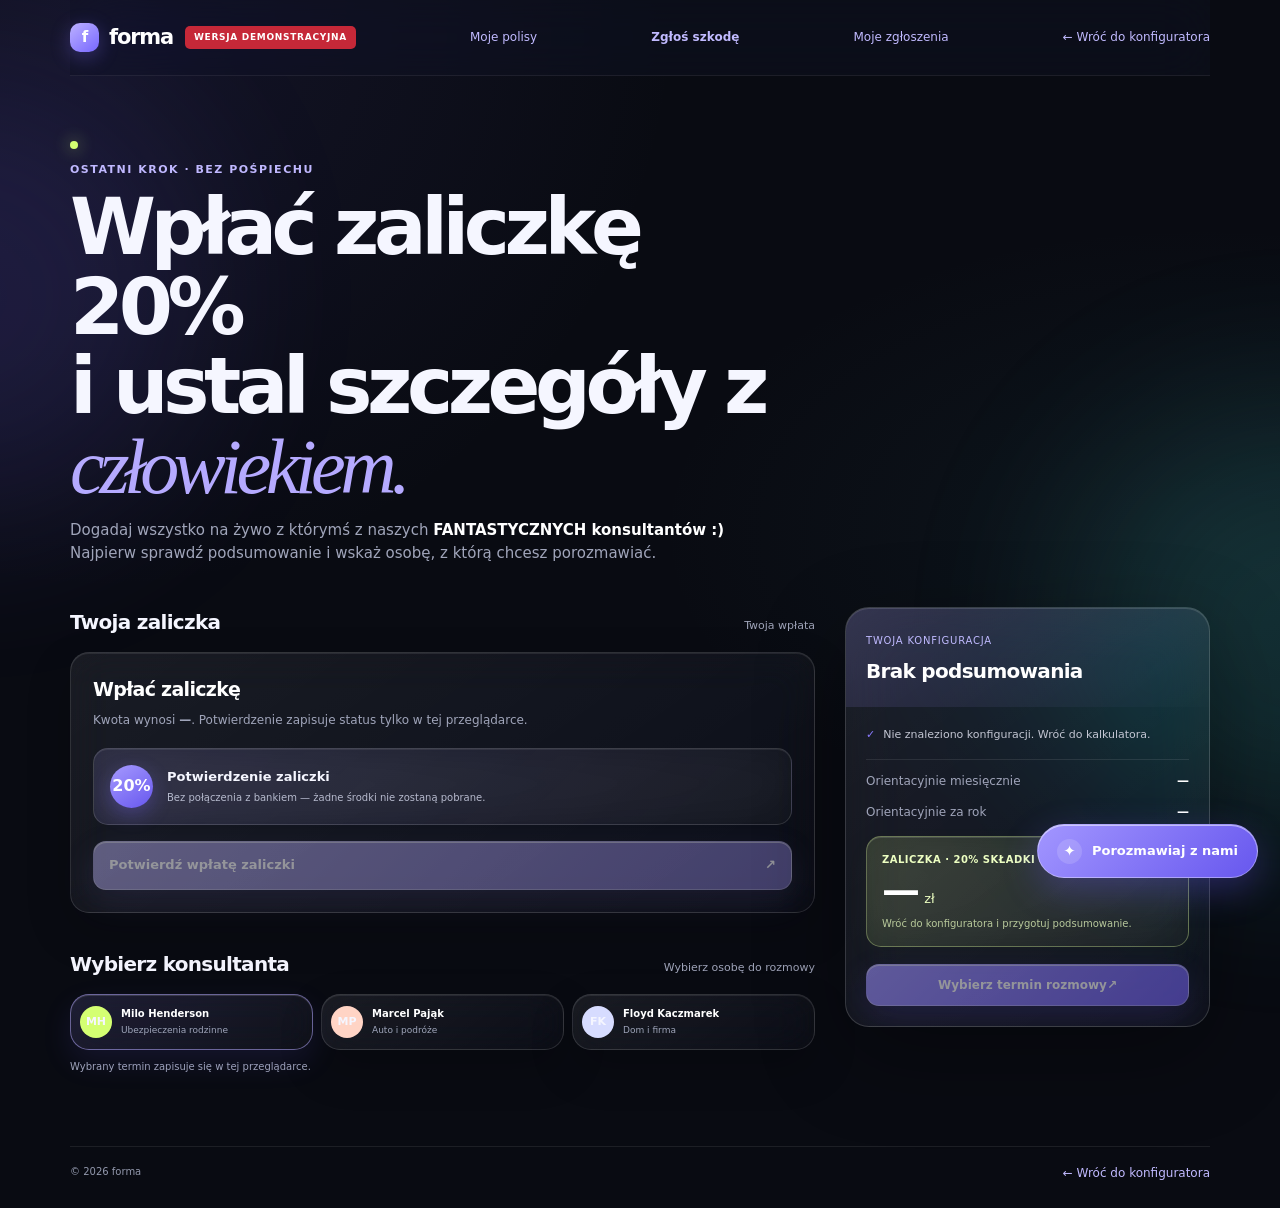
==== commit 93ca1d16: "Add files via upload" ====
--- a/platnosc.html
+++ b/platnosc.html
@@ -4,7 +4,7 @@
   <meta charset="utf-8">
   <meta name="viewport" content="width=device-width, initial-scale=1">
   <meta name="theme-color" content="#f3f1eb">
-  <meta name="description" content="Podsumuj ubezpieczenie i zobacz demonstracyjny ekran zaliczki.">
+  <meta name="description" content="Podsumuj wybrany zakres ubezpieczenia i sprawdź wysokość zaliczki.">
   <title>Podsumowanie i zaliczka — forma</title>
   <style>
     :root {
@@ -27,6 +27,8 @@
     .topbar { height: 76px; display: flex; align-items: center; justify-content: space-between; border-bottom: 1px solid var(--line); }
     .brand { display: inline-flex; align-items: center; gap: 10px; color: var(--ink); text-decoration: none; font-size: 21px; font-weight: 850; letter-spacing: -1.2px; }
     .brand-mark { display: grid; width: 29px; height: 29px; place-items: center; border-radius: 50%; background: var(--blue); color: white; font-size: 15px; }
+    .brand-group { display: inline-flex; flex: 0 0 auto; align-items: center; gap: 12px; }
+    .demo-badge { display: inline-flex; align-items: center; padding: 6px 9px; border-radius: 5px; background: #c62838; color: #fff; font-size: 9px; font-weight: 850; letter-spacing: .7px; line-height: 1.2; white-space: nowrap; }
     .back-link { color: var(--muted); text-decoration: none; font-size: 12px; }
     .back-link:hover { color: var(--blue); }
     .claim-link { color: var(--blue); text-decoration: none; font-size: 12px; font-weight: 700; }
@@ -169,7 +171,10 @@
     }
     @media (max-width: 680px) {
       .wrap { width: min(100% - 36px, 540px); }
-      .topbar { height: 64px; }
+      .topbar { height: auto; min-height: 64px; flex-wrap: wrap; gap: 8px; padding-block: 9px; }
+      .brand-group { gap: 7px; }
+      .demo-badge { padding: 5px 7px; font-size: 8px; }
+      .topbar > a:nth-child(3) { display: none; }
       .intro { padding-top: 34px; }
       .layout { grid-template-columns: 1fr; gap: 28px; padding-top: 7px; }
       .order-card { position: static; grid-row: 1; }
@@ -301,7 +306,11 @@
 </head>
 <body>
   <header class="topbar wrap">
-    <a class="brand" href="index.html" aria-label="Wróć do forma"><span class="brand-mark">f</span>forma</a>
+    <div class="brand-group">
+      <a class="brand" href="index.html" aria-label="Wróć do forma"><span class="brand-mark">f</span>forma</a>
+      <span class="demo-badge">WERSJA DEMONSTRACYJNA</span>
+    </div>
+    <a class="back-link" href="polisy.html">Moje polisy</a>
     <a class="claim-link" href="szkoda.html">Zgłoś szkodę</a>
     <a class="back-link" href="szkoda.html#claimsHeading">Moje zgłoszenia</a>
     <a class="back-link" href="index.html">← Wróć do konfiguratora</a>
@@ -318,14 +327,14 @@
       <section class="form-column" aria-labelledby="payment-heading">
         <div class="section-head">
           <h2 id="payment-heading">Twoja zaliczka</h2>
-          <small>Prosty, lokalny tryb demonstracyjny</small>
+          <small>Twoja wpłata</small>
         </div>
         <div class="payment-panel">
-          <h2>Symulacja płatności zaliczki</h2>
-          <p>Kwota wynosi <strong id="paymentAmount">—</strong>. Potwierdź, aby zapisać demonstracyjny status płatności na tym urządzeniu.</p>
+          <h2>Wpłać zaliczkę</h2>
+          <p>Kwota wynosi <strong id="paymentAmount">—</strong>. Potwierdzenie zapisuje status tylko w tej przeglądarce.</p>
           <div class="demo-payment">
             <span class="demo-payment-mark" aria-hidden="true">20%</span>
-            <span class="demo-payment-copy"><strong>Płatność demonstracyjna</strong><small>Bez danych karty i bez połączenia z bankiem.</small></span>
+            <span class="demo-payment-copy"><strong>Potwierdzenie zaliczki</strong><small>Bez połączenia z bankiem — żadne środki nie zostaną pobrane.</small></span>
           </div>
           <button class="pay-button" id="confirmPayment" type="button" style="margin-top:16px"><span>Potwierdź wpłatę zaliczki</span><span aria-hidden="true">↗</span></button>
           <p class="payment-error" id="paymentError" role="alert"></p>
@@ -338,13 +347,12 @@
             <span id="paymentConfirmationText"></span>
             <a class="email-action" id="paymentEmail" href="#">Przygotuj wiadomość e-mail</a>
           </div>
-          <p class="local-note">Status wpłaty jest zapisywany lokalnie w tej przeglądarce. To nie jest rzeczywista transakcja bankowa.</p>
         </div>
 
         <section class="consultants" aria-labelledby="consultants-heading">
           <div class="section-head">
             <h2 id="consultants-heading">Wybierz konsultanta</h2>
-            <small>Wybierz do symulacji</small>
+            <small>Wybierz osobę do rozmowy</small>
           </div>
           <div class="consultant-list" id="consultantList" role="group" aria-label="Wybierz konsultanta">
             <button class="consultant" type="button" data-consultant="Milo Henderson" aria-pressed="true">
@@ -360,7 +368,7 @@
               <span class="consultant-copy"><strong>Floyd Kaczmarek</strong><small>Dom i firma</small></span>
             </button>
           </div>
-          <p class="consultant-note">Terminy i status są zapisywane lokalnie, aby można było przetestować cały przepływ.</p>
+          <p class="consultant-note">Wybrany termin zapisuje się w tej przeglądarce.</p>
         </section>
 
       </section>
@@ -384,7 +392,6 @@
             <span id="appointmentConfirmationText"></span>
             <a class="email-action" id="appointmentEmail" href="#">Przygotuj wiadomość e-mail</a>
           </p>
-          <p class="disclaimer">Podgląd składki i status płatności są demonstracyjne. Rzeczywiste zawarcie polisy wymaga potwierdzenia warunków przez ubezpieczyciela.</p>
         </div>
       </aside>
     </div>
@@ -423,7 +430,7 @@
   </dialog>
 
   <footer class="footer wrap">
-    <span>© 2026 forma · Projekt demonstracyjny</span>
+    <span>© 2026 forma</span>
     <a class="back-link" href="index.html">← Wróć do konfiguratora</a>
   </footer>
   <div class="toast" id="toast" role="status" aria-live="polite" hidden></div>
@@ -760,10 +767,10 @@
       }
 
       function renderPaymentConfirmation(payment) {
-        $("paymentConfirmationText").textContent = `Zaliczka ${formatMoney(payment.amount)} zł została oznaczona jako opłacona w tej demonstracji. Numer potwierdzenia: ${payment.reference}. `;
+        $("paymentConfirmationText").textContent = `Symulacja zaliczki ${formatMoney(payment.amount)} zł zaakceptowana. Żadne środki nie zostały pobrane. Numer: ${payment.reference}. `;
         $("paymentEmail").href = window.FormaMail.href(
           `Forma — potwierdzenie zaliczki ${payment.reference}`,
-          `Potwierdzenie demonstracyjnej wpłaty zaliczki.\n\nUbezpieczenie: ${payment.product}\nKwota: ${formatMoney(payment.amount)} zł\nNumer potwierdzenia: ${payment.reference}`
+          `Potwierdzenie symulowanej wpłaty zaliczki — środki nie zostały pobrane.\n\nUbezpieczenie: ${payment.product}\nKwota: ${formatMoney(payment.amount)} zł\nNumer potwierdzenia: ${payment.reference}`
         );
         $("paymentConfirmation").hidden = false;
         $("confirmPayment").disabled = true;
@@ -874,7 +881,7 @@
             orderId: summary.id,
             product: summary.product,
             amount: deposit,
-            status: "Zaliczkę potwierdzono lokalnie",
+            status: "Symulacja zaliczki zaakceptowana",
             method: "Symulacja",
             paidAt: new Date().toISOString(),
             reference: `DEMO-${Math.random().toString(36).slice(2, 9).toUpperCase()}`
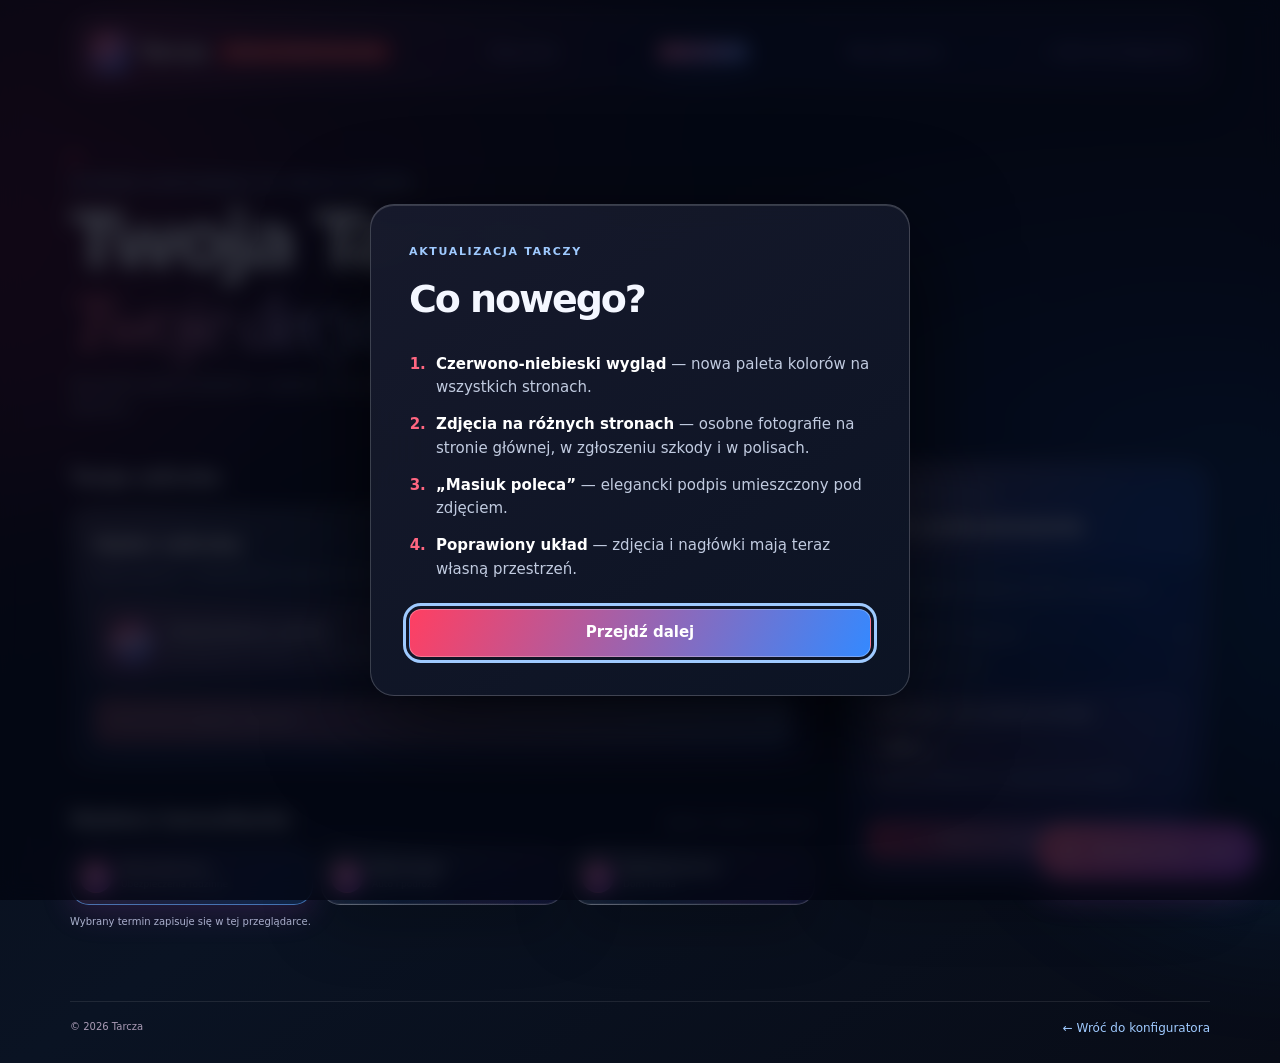
==== commit c48c5580: "Add files via upload" ====
--- a/platnosc.html
+++ b/platnosc.html
@@ -3,9 +3,9 @@
 <head>
   <meta charset="utf-8">
   <meta name="viewport" content="width=device-width, initial-scale=1">
-  <meta name="theme-color" content="#f3f1eb">
+  <meta name="theme-color" content="#0b0713">
   <meta name="description" content="Podsumuj wybrany zakres ubezpieczenia i sprawdź wysokość zaliczki.">
-  <title>Podsumowanie i zaliczka — forma</title>
+  <title>Podsumowanie i zaliczka — Tarcza</title>
   <style>
     :root {
       color-scheme: light;
@@ -19,6 +19,7 @@
       --lime: #d8f45a;
       --orange: #f0744c;
     }
+
     * { box-sizing: border-box; }
     body { margin: 0; background: var(--paper); color: var(--ink); font: 15px/1.55 "Helvetica Neue", Helvetica, Arial, sans-serif; }
     button, input { font: inherit; }
@@ -26,7 +27,8 @@
     .wrap { width: min(1140px, calc(100% - 64px)); margin-inline: auto; }
     .topbar { height: 76px; display: flex; align-items: center; justify-content: space-between; border-bottom: 1px solid var(--line); }
     .brand { display: inline-flex; align-items: center; gap: 10px; color: var(--ink); text-decoration: none; font-size: 21px; font-weight: 850; letter-spacing: -1.2px; }
-    .brand-mark { display: grid; width: 29px; height: 29px; place-items: center; border-radius: 50%; background: var(--blue); color: white; font-size: 15px; }
+    .brand-mark { display: grid; width: 40px; height: 42px; flex: 0 0 auto; place-items: center; border-radius: 13px; background: linear-gradient(145deg, #ff6388, #a65cff); box-shadow: 0 7px 24px #be3b8d55, inset 0 1px #ffffff90; }
+    .brand-mark svg { width: 28px; height: 30px; filter: drop-shadow(0 2px 4px #55134c55); }
     .brand-group { display: inline-flex; flex: 0 0 auto; align-items: center; gap: 12px; }
     .demo-badge { display: inline-flex; align-items: center; padding: 6px 9px; border-radius: 5px; background: #c62838; color: #fff; font-size: 9px; font-weight: 850; letter-spacing: .7px; line-height: 1.2; white-space: nowrap; }
     .back-link { color: var(--muted); text-decoration: none; font-size: 12px; }
@@ -230,7 +232,7 @@
     }
     .topbar { border-color: #ffffff12; background: #10132172; backdrop-filter: saturate(160%) blur(28px); }
     .brand { color: white; }
-    .brand-mark { border-radius: 10px; background: linear-gradient(140deg, #bcb1ff, #7767ff); box-shadow: 0 5px 20px #8270ff55; }
+    .brand-mark { border-radius: 13px; }
     .back-link, .claim-link { color: #c1baff; }
     .intro { padding-top: 65px; }
     .eyebrow { color: #c0b8ff; }
@@ -302,12 +304,87 @@
       .authorization.pending .authorization-icon { animation: none; }
       .authorization-track span { transition-duration: .01ms !important; }
     }
+    :root {
+      color-scheme: dark;
+      --paper: #0b0713;
+      --ink: #f8f4ff;
+      --muted: #b7aabd;
+      --line: #ffffff20;
+      --panel: #ffffff0a;
+      --blue: #b48aff;
+      --blue-dark: #9c5cff;
+      --lime: #ff8acb;
+      --orange: #ff637f;
+    }
+    body {
+      background:
+        radial-gradient(ellipse at 12% 3%, #b62c6530, transparent 35rem),
+        radial-gradient(ellipse at 88% 42%, #7839c52b, transparent 37rem),
+        linear-gradient(145deg, #0b0713, #10091c 55%, #0a0712);
+    }
+    body::before { background: #ff315f; opacity: .2; }
+    body::after { background: #8a42ff; opacity: .22; }
+    .topbar { border-color: #ffffff17; background: #100a1b8c; }
+    .brand-mark { background: linear-gradient(145deg, #ff6388, #a65cff); }
+    .eyebrow, .order-top small, .appointment-head small { color: #e1baff; }
+    .intro::before { background: #ff637f; box-shadow: 0 0 16px #ff637f9c; }
+    h1 em { color: #d5a6ff; }
+    .payment-panel, .consultant { border-color: #ffffff24; background: linear-gradient(145deg, #ffffff14, #ffffff05); box-shadow: inset 0 1px #ffffff18, 0 18px 45px #0004; backdrop-filter: blur(22px) saturate(150%); }
+    .demo-payment { border-color: #e38bff45; background: linear-gradient(135deg, #ba3c8b2b, #7c43df21, #ffffff06); }
+    .demo-payment-mark { background: linear-gradient(145deg, #ff6388, #9148e8); box-shadow: 0 7px 20px #af42a855; }
+    .pay-button, .date-action.primary { background: linear-gradient(135deg, #ff6388, #a448ed); box-shadow: inset 0 1px #ffffff80, 0 12px 34px #ae46a745; }
+    .pay-button:hover, .date-action.primary:hover { background: linear-gradient(135deg, #ff7998, #b663f2); box-shadow: inset 0 1px #ffffffaa, 0 17px 40px #ae46a755; }
+    .consultant:hover { border-color: #e18bff; }
+    .consultant[aria-pressed="true"] { border-color: #df8affaa; background: linear-gradient(145deg, #bb4c8d2b, #7845db22, #ffffff08); }
+    .consultant-avatar, .consultant:nth-child(2) .consultant-avatar, .consultant:nth-child(3) .consultant-avatar { border: 1px solid #ffffff35; background: linear-gradient(145deg, #ff668c, #a24be9); color: white; }
+    .order-card { border-color: #ffffff2b; background: linear-gradient(145deg, #ffffff15, #ffffff06); box-shadow: inset 0 1px #ffffff22, 0 28px 90px #0006; }
+    .order-top { background: linear-gradient(145deg, #b2418d4a, #773edc38 72%, #ffffff04); }
+    .order-options li::before { color: #ed9cff; }
+    .deposit { border-color: #e28aff66; background: linear-gradient(135deg, #ba468e28, #8642dd1c, #ffffff05); color: #f3d4ff; box-shadow: inset 0 1px #ffffff22, 0 10px 28px #a64bdc15; }
+    .deposit small { color: #d6b8e5; }
+    .appointment { border-color: #e1a0ff45; background: linear-gradient(145deg, #211329f5, #120c20f5); }
+    .suggested-date { border-color: #df8aff66; background: linear-gradient(135deg, #b3418d32, #7842d831, #ffffff08); }
+    .date-action:hover, .dialog-close:hover, .month-nav:hover, .calendar-day.available:hover { border-color: #db8cff; }
+    .calendar-day.selected { border-color: #e69aff; background: linear-gradient(145deg, #ef5b8e, #8f44e7); }
+    .time-slot.selected { border-color: #d98cff; background: #3b214d; color: #efd4ff; }
+    .email-action, .footer .back-link { color: #e2aaff; }
+    .footer { border-color: #ffffff17; color: #aa9bb5; }
+    body::before, body::after { filter: blur(105px) saturate(190%); opacity: .3; }
+    body::before { background: radial-gradient(circle, #ff477b 0%, #ed3d8440 45%, transparent 72%); }
+    body::after { background: radial-gradient(circle, #963fff 0%, #7d42e850 48%, transparent 74%); }
+    .topbar {
+      border: 1px solid #ffffff28;
+      border-radius: 22px;
+      margin-top: 14px;
+      padding-inline: 18px;
+      background: linear-gradient(115deg, #ffffff16, #ffffff05 48%, #bd4f9e12);
+      box-shadow: inset 0 1px #ffffff35, 0 16px 46px #0003;
+      backdrop-filter: blur(32px) saturate(190%);
+      -webkit-backdrop-filter: blur(32px) saturate(190%);
+    }
+    .payment-panel, .consultant, .order-card, .demo-payment, .authorization, .appointment, .suggested-date, .toast {
+      border-color: #ffffff30;
+      background-image:
+        radial-gradient(ellipse at 12% 0%, #ffffff20, transparent 55%),
+        linear-gradient(135deg, #ffffff16 0%, #ffffff07 45%, #c34c9d14 72%, #743bce12 100%);
+      box-shadow: inset 0 1px #ffffff38, inset 0 -1px #ffffff0c, 0 22px 60px #0004;
+      backdrop-filter: blur(30px) saturate(190%) brightness(1.08);
+      -webkit-backdrop-filter: blur(30px) saturate(190%) brightness(1.08);
+    }
+    .order-top { background: linear-gradient(115deg, #ff6a8b38, #bd58d532 54%, #7948e82b); }
+    .demo-payment-mark { border: 1px solid #ffffff45; box-shadow: inset 0 1px #ffffff80, 0 8px 26px #b342b45c; }
+    .pay-button, .date-action.primary { background: linear-gradient(120deg, #ff6688e8, #d14fafe8 52%, #9149ede8); box-shadow: inset 0 1px #ffffff75, 0 12px 34px #a741b64a; }
+    .deposit { background-image: radial-gradient(ellipse at 10% 0%, #ffffff1d, transparent 65%), linear-gradient(125deg, #bd4b8a2e, #8444d52a); }
+    .appointment { background-color: #160c20e8; }
+    .calendar-day.available, .time-slot, .date-action, .dialog-close, .month-nav { background-color: #ffffff0b; backdrop-filter: blur(18px); }
+    .consultant[aria-pressed="true"] { background-image: linear-gradient(125deg, #ff60872e, #b94fce2e 55%, #793fe82b); box-shadow: inset 0 1px #ffffff38, 0 10px 30px #a741b62e; }
   </style>
+  <link rel="stylesheet" href="tarcza-theme.css">
 </head>
 <body>
   <header class="topbar wrap">
     <div class="brand-group">
-      <a class="brand" href="index.html" aria-label="Wróć do forma"><span class="brand-mark">f</span>forma</a>
+      <a class="brand" href="index.html" aria-label="Wróć do Tarcza"><span class="brand-mark" aria-hidden="true"><svg viewBox="0 0 48 52" fill="none" xmlns="http://www.w3.org/2000/svg"><path d="M24 3 43 10v13c0 12.5-7.8 21.1-19 26C12.8 44.1 5 35.5 5 23V10L24 3Z" fill="url(#tarczaLogoFill)" stroke="white" stroke-opacity=".92" stroke-width="2.2"/><path d="m15 25 6 6 12-13" stroke="white" stroke-width="4" stroke-linecap="round" stroke-linejoin="round"/><defs><linearGradient id="tarczaLogoFill" x1="7" y1="5" x2="42" y2="48" gradientUnits="userSpaceOnUse"><stop stop-color="#FF8298"/><stop offset=".52" stop-color="#D94FAF"/><stop offset="1" stop-color="#8247F5"/></linearGradient></defs></svg></span>Tarcza</a>
       <span class="demo-badge">WERSJA DEMONSTRACYJNA</span>
     </div>
     <a class="back-link" href="polisy.html">Moje polisy</a>
@@ -318,9 +395,9 @@
 
   <main class="wrap">
     <section class="intro">
-      <p class="eyebrow">Ostatni krok · bez pośpiechu</p>
-      <h1>Wpłać zaliczkę 20%<br>i ustal szczegóły z <em>człowiekiem.</em></h1>
-      <p class="intro-copy">Dogadaj wszystko na żywo z którymś z naszych <strong>FANTASTYCZNYCH konsultantów :)</strong> Najpierw sprawdź podsumowanie i wskaż osobę, z którą chcesz porozmawiać.</p>
+      <p class="eyebrow">Ochrona dopasowana do Twoich planów</p>
+      <h1>Twoja Tarcza.<br><em>Twoje decyzje.</em></h1>
+      <p class="intro-copy">Sprawdź podsumowanie i wybierz konsultanta, z którym omówisz szczegóły wybranego zakresu.</p>
     </section>
 
     <div class="layout">
@@ -430,7 +507,7 @@
   </dialog>
 
   <footer class="footer wrap">
-    <span>© 2026 forma</span>
+    <span>© 2026 Tarcza</span>
     <a class="back-link" href="index.html">← Wróć do konfiguratora</a>
   </footer>
   <div class="toast" id="toast" role="status" aria-live="polite" hidden></div>
@@ -490,6 +567,35 @@
         console.error("Nie udało się odczytać podsumowania ubezpieczenia.", error);
         showMissingSummary("Nie udało się odczytać podsumowania. Wróć do kalkulatora i spróbuj ponownie.");
         return;
+      }
+
+      async function ensurePolicyActivation(payment) {
+        const existingPolicy = await window.FormaStore.get("policies", payment.id);
+        if (existingPolicy) return;
+        const paidAt = new Date(payment.paidAt);
+        if (Number.isNaN(paidAt.getTime())) throw new Error("Nieprawidłowa data potwierdzenia.");
+        const activationAt = new Date(paidAt.getTime() + 10000);
+        const endDate = new Date(activationAt);
+        endDate.setFullYear(endDate.getFullYear() + 1);
+        const policy = {
+          id: payment.id,
+          paymentId: payment.id,
+          policyNumber: `TARCZA-${paidAt.getFullYear()}-${Math.random().toString(36).slice(2, 8).toUpperCase()}`,
+          product: payment.product,
+          productId: summary.productId,
+          options: summary.options,
+          optionIds: Array.isArray(summary.optionIds) ? summary.optionIds : [],
+          optionCatalog: Array.isArray(summary.optionCatalog) ? summary.optionCatalog : [],
+          baseMonthly: Number.isFinite(summary.baseMonthly) ? summary.baseMonthly : summary.monthly,
+          premium: summary.monthly * 12,
+          deposit: payment.amount,
+          status: "pending_activation",
+          createdAt: payment.paidAt,
+          activationAt: activationAt.toISOString(),
+          startDate: activationAt.toISOString(),
+          endDate: endDate.toISOString()
+        };
+        await window.FormaStore.add("policies", policy);
       }
 
       if (typeof summary.id !== "string" || !summary.id) {
@@ -713,7 +819,7 @@
         showSelectedAppointment(date, time);
         $("appointmentConfirmationText").textContent = `Termin zapisany lokalnie: ${formatDate(proposedDate)} o ${proposedTime} · ${selectedConsultant}. `;
         $("appointmentEmail").href = window.FormaMail.href(
-          `Forma — termin rozmowy ${formatDate(proposedDate)}`,
+          `Tarcza — termin rozmowy ${formatDate(proposedDate)}`,
           `Proszę o potwierdzenie terminu rozmowy.\n\nKonsultant: ${selectedConsultant}\nTermin: ${formatDate(proposedDate)} o ${proposedTime}\nUbezpieczenie: ${summary.product}\nNumer konfiguracji: ${summary.id}`
         );
         $("appointmentConfirmation").hidden = false;
@@ -740,7 +846,7 @@
           proposedTime = existingAppointment.time;
           $("appointmentConfirmationText").textContent = `Termin zapisany lokalnie: ${formatDate(proposedDate)} o ${proposedTime} · ${selectedConsultant}. `;
           $("appointmentEmail").href = window.FormaMail.href(
-            `Forma — termin rozmowy ${formatDate(proposedDate)}`,
+            `Tarcza — termin rozmowy ${formatDate(proposedDate)}`,
             `Proszę o potwierdzenie terminu rozmowy.\n\nKonsultant: ${selectedConsultant}\nTermin: ${formatDate(proposedDate)} o ${proposedTime}\nUbezpieczenie: ${summary.product}\nNumer konfiguracji: ${summary.id}`
           );
           $("appointmentConfirmation").hidden = false;
@@ -759,7 +865,10 @@
 
       try {
         const existingPayment = await window.FormaStore.get("payments", summary.id);
-        if (existingPayment) renderPaymentConfirmation(existingPayment);
+        if (existingPayment) {
+          await ensurePolicyActivation(existingPayment);
+          renderPaymentConfirmation(existingPayment);
+        }
       } catch (error) {
         console.error("Nie udało się wczytać statusu płatności demonstracyjnej.", error);
         $("paymentError").textContent = "Nie udało się wczytać statusu płatności. Odśwież stronę i spróbuj ponownie.";
@@ -767,9 +876,9 @@
       }
 
       function renderPaymentConfirmation(payment) {
-        $("paymentConfirmationText").textContent = `Symulacja zaliczki ${formatMoney(payment.amount)} zł zaakceptowana. Żadne środki nie zostały pobrane. Numer: ${payment.reference}. `;
+        $("paymentConfirmationText").textContent = `Potwierdzenie zaliczki ${formatMoney(payment.amount)} zł zapisano. Ochrona w statusie lokalnym pojawi się na stronie „Moje polisy” za 10 sekund. Żadne środki nie zostały pobrane. Numer: ${payment.reference}. `;
         $("paymentEmail").href = window.FormaMail.href(
-          `Forma — potwierdzenie zaliczki ${payment.reference}`,
+          `Tarcza — potwierdzenie zaliczki ${payment.reference}`,
           `Potwierdzenie symulowanej wpłaty zaliczki — środki nie zostały pobrane.\n\nUbezpieczenie: ${payment.product}\nKwota: ${formatMoney(payment.amount)} zł\nNumer potwierdzenia: ${payment.reference}`
         );
         $("paymentConfirmation").hidden = false;
@@ -887,6 +996,7 @@
             reference: `DEMO-${Math.random().toString(36).slice(2, 9).toUpperCase()}`
           };
           await window.FormaStore.add("payments", payment);
+          await ensurePolicyActivation(payment);
           authorization.className = "authorization approved";
           $("authorizationIcon").textContent = "✓";
           $("authorizationTitle").textContent = "Transakcja zaakceptowana";
@@ -914,6 +1024,7 @@
       });
     })();
   </script>
+  <script src="tarcza-campaign.js"></script>
   <script src="forma-chat.js"></script>
   <script src="forma-transition.js"></script>
 </body>
--- a/tarcza-theme.css
+++ b/tarcza-theme.css
@@ -0,0 +1,187 @@
+:root {
+  color-scheme: dark;
+  --paper: #080c17;
+  --ink: #f4f7ff;
+  --muted: #aab6ce;
+  --line: #ffffff24;
+  --panel: #111a2a;
+  --blue: #4c9cff;
+  --blue-dark: #2674db;
+  --lime: #79d5ff;
+  --orange: #ff526f;
+  --tarcza-red: #ff3f62;
+  --tarcza-blue: #3489ff;
+}
+
+body {
+  background:
+    radial-gradient(ellipse at 12% 3%, #ff315f2b, transparent 35rem),
+    radial-gradient(ellipse at 88% 42%, #287cff2b, transparent 37rem),
+    linear-gradient(145deg, #080c17, #0a1323 55%, #080c17) !important;
+  color: var(--ink);
+}
+
+body::before { background: var(--tarcza-red) !important; opacity: .19 !important; }
+body::after { background: var(--tarcza-blue) !important; opacity: .21 !important; }
+
+.brand-mark,
+.step.active .step-number,
+.demo-payment-mark {
+  background: linear-gradient(145deg, var(--tarcza-red), var(--tarcza-blue)) !important;
+}
+
+.eyebrow,
+.quote-label,
+.quote-top small,
+.order-top small,
+.appointment-head small,
+.suggested-label {
+  color: #9fcaff !important;
+}
+
+.eyebrow::before,
+.intro::before {
+  background: var(--tarcza-red) !important;
+  box-shadow: 0 0 16px #ff526f88 !important;
+}
+
+h1 em {
+  background: linear-gradient(100deg, #ff6681, #65b4ff);
+  background-clip: text;
+  -webkit-text-fill-color: transparent;
+}
+
+.claim-link,
+.cta,
+.pay-button,
+.date-action.primary,
+.submit-button {
+  border-color: #ffffff48 !important;
+  background: linear-gradient(115deg, var(--tarcza-red), var(--tarcza-blue)) !important;
+  box-shadow: inset 0 1px #ffffff80, 0 12px 34px #277ee744 !important;
+}
+
+.product[aria-pressed="true"],
+.calendar-day.selected {
+  border-color: #91c7ff !important;
+  background: linear-gradient(115deg, #e84265, #287de6) !important;
+  box-shadow: 0 12px 34px #287de655 !important;
+}
+
+.product:hover,
+.option:hover,
+.consultant:hover,
+.date-action:hover,
+.calendar-day.available:hover {
+  border-color: #65aaff !important;
+}
+
+.option:has(input:checked),
+.consultant[aria-pressed="true"],
+.time-slot.selected {
+  border-color: #65aaff99 !important;
+  background: linear-gradient(130deg, #ff526f22, #398fff26) !important;
+}
+
+.option input { accent-color: var(--tarcza-blue) !important; }
+.option-price,
+.summary-list li span:last-child,
+.email-action,
+.footer a { color: #9fcaff !important; }
+
+.field input:focus,
+.field select:focus,
+.field textarea:focus {
+  border-color: #65aaff !important;
+  box-shadow: 0 0 0 3px #398fff30 !important;
+}
+
+.demo-payment,
+.quote-top,
+.order-top,
+.suggested-date {
+  background: linear-gradient(120deg, #ff526f24, #398fff27) !important;
+}
+
+.deposit,
+.appointment-confirmation,
+.payment-confirmation,
+.policy-status {
+  border-color: #65aaff66 !important;
+  background: linear-gradient(120deg, #ff526f1c, #398fff20) !important;
+  color: #dcecff !important;
+}
+
+.deposit small,
+.policy-status,
+.policy-status.pending { color: #a9d5ff !important; }
+
+.policy-status.cancelled {
+  border-color: #ff526f70 !important;
+  background: #ff526f1c !important;
+  color: #ffb4c1 !important;
+}
+
+.tarcza-updates-dialog {
+  width: min(540px, calc(100% - 32px));
+  max-width: none;
+  padding: 0;
+  overflow: visible;
+  border: 1px solid #ffffff30;
+  border-radius: 24px;
+  background: linear-gradient(145deg, #171a2cf5, #0c1424f5);
+  color: var(--ink);
+  box-shadow: 0 30px 100px #000a, inset 0 1px #ffffff26;
+  backdrop-filter: blur(28px) saturate(150%);
+}
+
+.tarcza-updates-dialog::backdrop {
+  background: #030611c9;
+  backdrop-filter: blur(10px);
+}
+
+.tarcza-updates-content { padding: clamp(24px, 6vw, 38px); }
+.tarcza-updates-eyebrow {
+  margin: 0 0 10px;
+  color: #9fcaff;
+  font-size: 11px;
+  font-weight: 800;
+  letter-spacing: .15em;
+  text-transform: uppercase;
+}
+.tarcza-updates-dialog h2 {
+  margin: 0;
+  font-size: clamp(28px, 6vw, 38px);
+  letter-spacing: -.055em;
+}
+.tarcza-updates-dialog ol {
+  display: grid;
+  gap: 14px;
+  margin: 24px 0 28px;
+  padding-left: 22px;
+  color: #c1cbe0;
+}
+.tarcza-updates-dialog li { padding-left: 5px; }
+.tarcza-updates-dialog li::marker { color: #ff6681; font-weight: 800; }
+.tarcza-updates-dialog strong { color: #fff; }
+.tarcza-updates-close {
+  width: 100%;
+  min-height: 48px;
+  border: 1px solid #ffffff48;
+  border-radius: 12px;
+  background: linear-gradient(115deg, var(--tarcza-red), var(--tarcza-blue));
+  color: white;
+  font: inherit;
+  font-weight: 750;
+  cursor: pointer;
+}
+.tarcza-updates-close:focus-visible {
+  outline: 3px solid #9fcaff;
+  outline-offset: 3px;
+}
+
+@media (prefers-reduced-motion: reduce) {
+  .tarcza-updates-dialog *,
+  .tarcza-updates-dialog *::before,
+  .tarcza-updates-dialog *::after { animation-duration: .01ms !important; }
+}
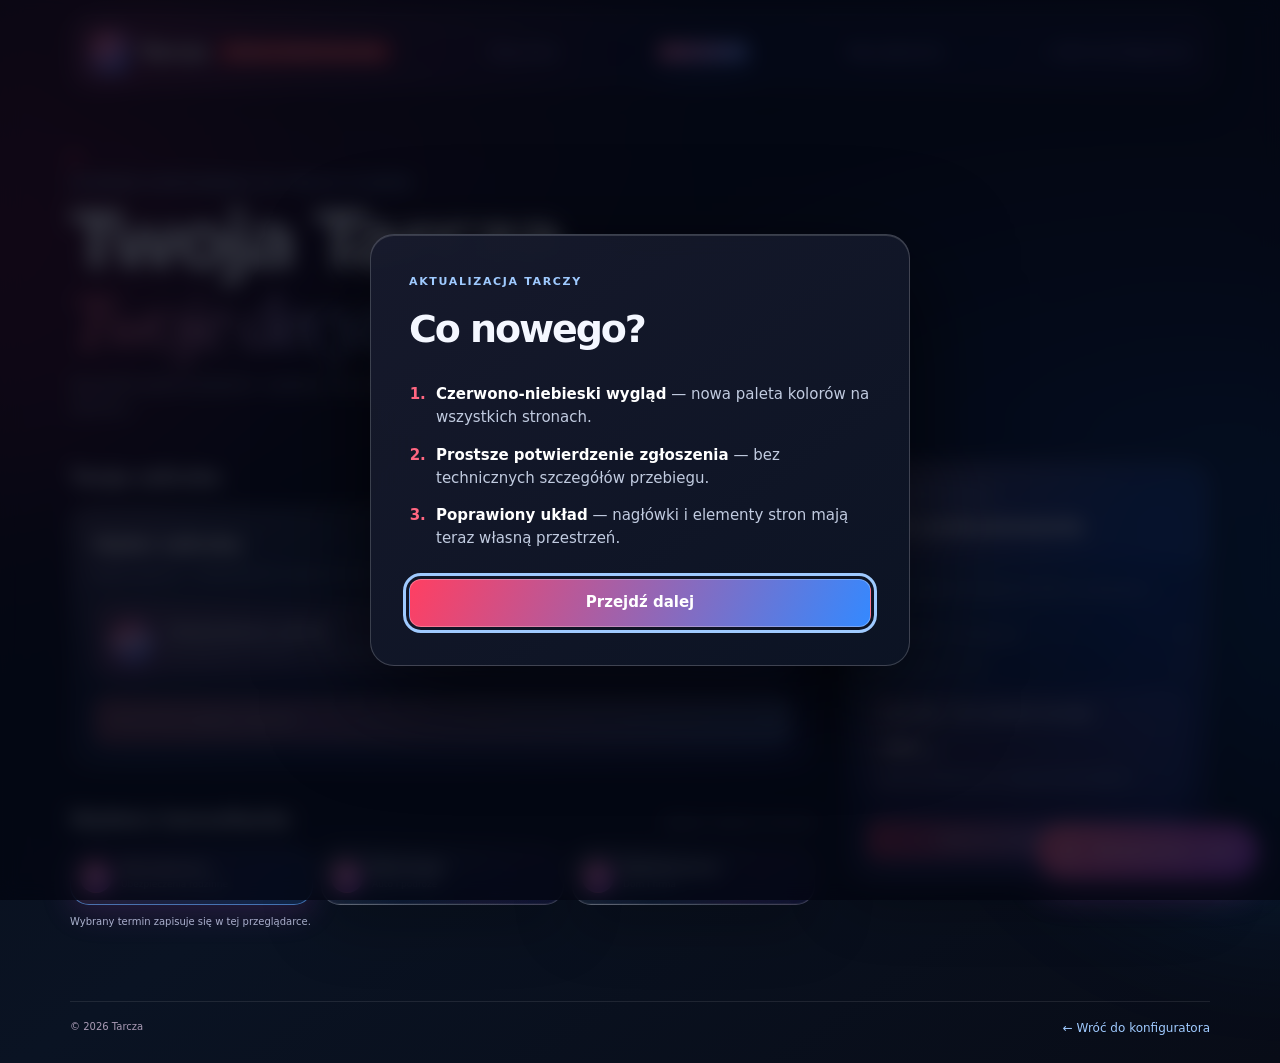
==== commit eb53a7c7: "Add files via upload" ====
--- a/platnosc.html
+++ b/platnosc.html
@@ -457,6 +457,7 @@
         </div>
         <div class="order-body">
           <ul class="order-options" id="orderOptions"></ul>
+          <div class="amount-row" id="discountRow" hidden><span>Składka przed rabatem</span><strong id="fullMonthlyAmount">—</strong></div>
           <div class="amount-row"><span>Orientacyjnie miesięcznie</span><strong id="monthlyAmount">—</strong></div>
           <div class="amount-row"><span>Orientacyjnie za rok</span><strong id="annualAmount">—</strong></div>
           <div class="deposit">
@@ -560,13 +561,39 @@
           return;
         }
         summary = JSON.parse(stored);
-        if (!summary || typeof summary.product !== "string" || !Number.isFinite(summary.monthly) || summary.monthly <= 0 || !Array.isArray(summary.options) || summary.options.some((option) => typeof option !== "string")) {
+        if (!summary || typeof summary.product !== "string" || !Number.isFinite(summary.monthly) || summary.monthly < 0 || !Array.isArray(summary.options) || summary.options.some((option) => typeof option !== "string")) {
           throw new Error("Nieprawidłowy format podsumowania.");
         }
       } catch (error) {
         console.error("Nie udało się odczytać podsumowania ubezpieczenia.", error);
         showMissingSummary("Nie udało się odczytać podsumowania. Wróć do kalkulatora i spróbuj ponownie.");
         return;
+      }
+
+      if (summary.employeeMode) {
+        try {
+          const employeeSession = await fetch("/api/employee/session", { cache: "no-store" });
+          if (!employeeSession.ok) {
+            showMissingSummary("Sesja pracownicza wygasła. Zaloguj się ponownie i przygotuj podsumowanie.");
+            return;
+          }
+          const { discount } = await employeeSession.json();
+          const expectedMonthly = Number.isFinite(summary.monthlyBeforeDiscount) &&
+            Number.isInteger(summary.discountPercent) &&
+            summary.discountPercent === discount &&
+            summary.discountPercent >= 0 &&
+            summary.discountPercent <= 100
+            ? Math.round(summary.monthlyBeforeDiscount * (100 - summary.discountPercent) / 100)
+            : null;
+          if (expectedMonthly === null || summary.monthly !== expectedMonthly) {
+            showMissingSummary("Rabat zmienił się lub podsumowanie jest nieaktualne. Wróć do panelu i przygotuj je ponownie.");
+            return;
+          }
+        } catch (error) {
+          console.error("Nie udało się zweryfikować sesji pracowniczej przy podsumowaniu.", error);
+          showMissingSummary("Nie udało się zweryfikować dostępu pracowniczego. Wróć do panelu i spróbuj ponownie.");
+          return;
+        }
       }
 
       async function ensurePolicyActivation(payment) {
@@ -587,6 +614,9 @@
           optionIds: Array.isArray(summary.optionIds) ? summary.optionIds : [],
           optionCatalog: Array.isArray(summary.optionCatalog) ? summary.optionCatalog : [],
           baseMonthly: Number.isFinite(summary.baseMonthly) ? summary.baseMonthly : summary.monthly,
+          discountPercent: summary.employeeMode && Number.isInteger(summary.discountPercent)
+            ? Math.min(100, Math.max(0, summary.discountPercent))
+            : 0,
           premium: summary.monthly * 12,
           deposit: payment.amount,
           status: "pending_activation",
@@ -616,6 +646,11 @@
       const escapeHtml = (text) => String(text).replace(/[&<>"']/g, (char) => ({ "&": "&amp;", "<": "&lt;", ">": "&gt;", '"': "&quot;", "'": "&#39;" })[char]);
 
       $("orderProduct").textContent = summary.product;
+      if (summary.employeeMode && Number.isInteger(summary.discountPercent) && summary.discountPercent > 0) {
+        $("discountRow").hidden = false;
+        $("fullMonthlyAmount").textContent = `${formatMoney(summary.monthlyBeforeDiscount)} zł`;
+        $("discountRow").querySelector("span").textContent = `Składka przed rabatem (${summary.discountPercent}%)`;
+      }
       $("orderOptions").innerHTML = summary.options.length
         ? summary.options.map((option) => `<li>${escapeHtml(option)}</li>`).join("")
         : "<li>Nie wybrano dodatkowych opcji.</li>";
@@ -1024,7 +1059,7 @@
       });
     })();
   </script>
-  <script src="tarcza-campaign.js"></script>
+  <script src="tarcza-updates.js"></script>
   <script src="forma-chat.js"></script>
   <script src="forma-transition.js"></script>
 </body>
